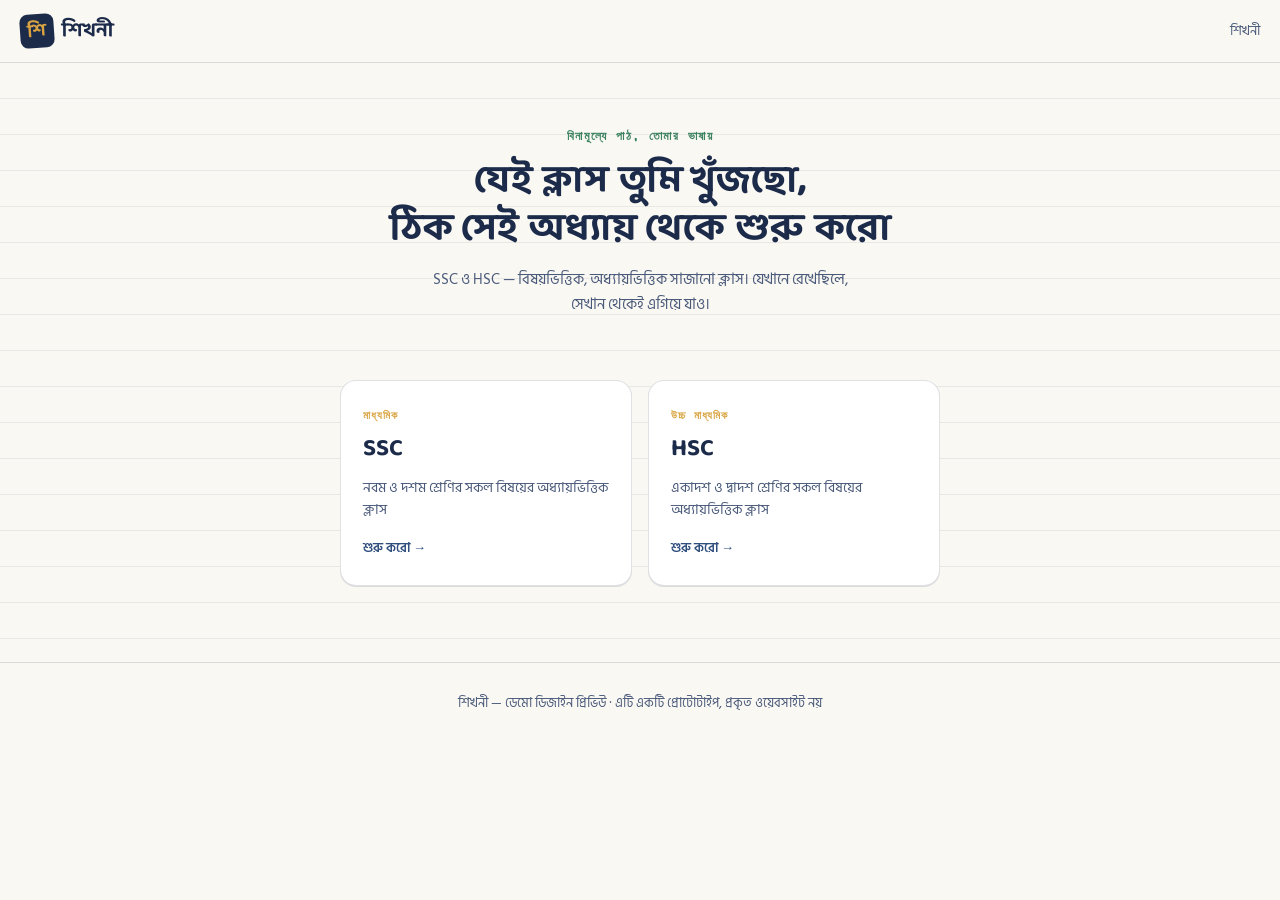
==== index.html @ d1b093e2 "Rename shikhoni-demo-2.html to index.html" ====
<!DOCTYPE html>
<html lang="bn">
<head>
<meta charset="UTF-8">
<meta name="viewport" content="width=device-width, initial-scale=1.0">
<title>শিখনী — HSC ও SSC এর জন্য</title>
<link rel="preconnect" href="https://fonts.googleapis.com">
<link href="https://fonts.googleapis.com/css2?family=Baloo+Da+2:wght@500;600;700;800&family=Hind+Siliguri:wght@400;500;600;700&family=Space+Mono:wght@400;700&display=swap" rel="stylesheet">
<style>
  :root{
    --paper:#FAF8F3;
    --card:#FFFFFF;
    --ink:#1C2B4A;
    --ink-soft:#4A5A7A;
    --blue:#2F4E7D;
    --gold:#D9A441;
    --gold-soft:#F3E2BB;
    --green:#3D8361;
    --rule: rgba(28,43,74,0.14);
    --rule-soft: rgba(28,43,74,0.08);
  }
  *{box-sizing:border-box;}
  html,body{margin:0;padding:0;}
  body{
    background:var(--paper);
    color:var(--ink);
    font-family:'Hind Siliguri', sans-serif;
    -webkit-font-smoothing:antialiased;
  }
  h1,h2,h3,.display{
    font-family:'Baloo Da 2', 'Hind Siliguri', sans-serif;
    color:var(--ink);
    margin:0;
  }
  .mono{font-family:'Space Mono', monospace; letter-spacing:0.02em;}
  a{text-decoration:none;color:inherit;}
  button{font-family:inherit; cursor:pointer;}
  .view{display:none;}
  .view.active{display:block;}

  /* ---------- Notebook rule texture ---------- */
  .ruled{
    background-image: repeating-linear-gradient(
      to bottom,
      transparent 0px, transparent 35px,
      var(--rule-soft) 35px, var(--rule-soft) 36px
    );
  }
  .ruled-margin{
    position:relative;
  }
  .ruled-margin::before{
    content:"";
    position:absolute; top:0; bottom:0; left:56px;
    width:1px; background:rgba(217,73,73,0.25);
  }

  /* ---------- Header ---------- */
  header{
    position:sticky; top:0; z-index:50;
    background:var(--paper);
    border-bottom:1px solid var(--rule);
    padding:14px 20px;
    display:flex; align-items:center; justify-content:space-between;
  }
  .logo{display:flex; align-items:center; gap:8px;}
  .logo .mark{
    width:34px; height:34px; border-radius:8px;
    background:var(--ink);
    display:flex; align-items:center; justify-content:center;
    color:var(--gold); font-family:'Baloo Da 2'; font-weight:700; font-size:18px;
    transform:rotate(-4deg);
  }
  .logo .name{font-family:'Baloo Da 2'; font-weight:700; font-size:20px;}
  .crumb{
    font-size:13px; color:var(--ink-soft); display:flex; align-items:center; gap:6px;
  }
  .crumb span.sep{color:var(--rule);}
  .crumb button{
    background:none;border:none;color:var(--ink-soft);font-size:13px;padding:4px 2px;
  }
  .crumb button:hover{color:var(--blue); text-decoration:underline;}

  /* ---------- Hero / Home ---------- */
  .hero{
    padding:64px 20px 40px;
    text-align:center;
    position:relative;
  }
  .hero .eyebrow{
    font-family:'Space Mono', monospace;
    font-size:12px; letter-spacing:0.12em; text-transform:uppercase;
    color:var(--green); font-weight:700; margin-bottom:14px;
  }
  .hero h1{
    font-size:38px; line-height:1.25; font-weight:700; max-width:560px; margin:0 auto;
  }
  .hero p{
    color:var(--ink-soft); margin-top:14px; font-size:15px; max-width:420px; margin-left:auto; margin-right:auto;
  }

  .class-picker{
    display:flex; gap:16px; padding:8px 20px 56px; max-width:640px; margin:0 auto;
    flex-wrap:wrap; justify-content:center;
  }
  .class-card{
    flex:1; min-width:220px;
    background:var(--card);
    border:1px solid var(--rule);
    border-radius:16px;
    padding:26px 22px;
    text-align:left;
    transition:transform .15s ease, box-shadow .15s ease;
    box-shadow:0 1px 0 var(--rule);
  }
  .class-card:hover{transform:translateY(-3px); box-shadow:0 10px 24px rgba(28,43,74,0.10);}
  .class-card .tag{
    font-family:'Space Mono'; font-size:11px; color:var(--gold); font-weight:700; letter-spacing:.08em;
  }
  .class-card h3{font-size:24px; margin-top:6px;}
  .class-card .desc{color:var(--ink-soft); font-size:13.5px; margin-top:8px;}
  .class-card .go{
    margin-top:16px; font-size:13px; font-weight:600; color:var(--blue);
    display:flex; align-items:center; gap:5px;
  }

  /* ---------- Section header (used in subject/chapter views) ---------- */
  .page-head{
    padding:36px 20px 18px; max-width:880px; margin:0 auto;
  }
  .page-head .eyebrow{
    font-family:'Space Mono'; font-size:12px; color:var(--blue); font-weight:700; letter-spacing:.08em; text-transform:uppercase;
  }
  .page-head h2{font-size:28px; margin-top:6px;}

  /* ---------- Subject grid ---------- */
  .subject-grid{
    display:grid; grid-template-columns:repeat(auto-fill,minmax(150px,1fr));
    gap:14px; max-width:880px; margin:20px auto; padding:0 20px;
  }
  .subject-card{
    background:var(--card); border:1px solid var(--rule); border-radius:14px;
    padding:20px 16px; text-align:center;
  }
  .subject-card .icon{font-size:28px;}
  .subject-card h3{font-size:16px; margin-top:10px;}
  .subject-card .count{
    font-family:'Space Mono'; font-size:11px; color:var(--ink-soft); margin-top:4px;
  }
  .subject-card:hover{border-color:var(--gold); cursor:pointer;}

  /* ---------- Chapter index (dotted leader like a textbook TOC) ---------- */
  .toc{max-width:720px; margin:10px auto 60px; padding:0 20px;}
  .toc-item{
    display:flex; align-items:baseline; gap:8px;
    padding:16px 4px; border-bottom:1px solid var(--rule);
    cursor:pointer;
  }
  .toc-item:hover .toc-title{color:var(--blue);}
  .toc-num{
    font-family:'Space Mono'; font-size:13px; color:var(--gold); font-weight:700; min-width:26px;
  }
  .toc-title{font-size:16.5px; font-weight:600; white-space:nowrap;}
  .toc-dots{flex:1; border-bottom:2px dotted var(--rule); transform:translateY(-5px); min-width:20px;}
  .toc-meta{
    font-family:'Space Mono'; font-size:12px; color:var(--ink-soft); white-space:nowrap;
  }
  .progress-dots{display:flex; gap:3px; margin-left:8px;}
  .progress-dots i{
    width:6px; height:6px; border-radius:50%; background:var(--rule); display:inline-block;
  }
  .progress-dots i.done{background:var(--green);}

  /* ---------- Class (video) list ---------- */
  .class-list{max-width:720px; margin:10px auto 60px; padding:0 20px; display:flex; flex-direction:column; gap:10px;}
  .class-row{
    display:flex; align-items:center; gap:14px;
    background:var(--card); border:1px solid var(--rule); border-radius:12px;
    padding:12px 14px; cursor:pointer;
  }
  .class-row:hover{border-color:var(--gold);}
  .class-row .thumb{
    width:88px; height:52px; border-radius:8px; background:var(--ink);
    display:flex; align-items:center; justify-content:center; color:var(--gold); font-size:18px;
    flex-shrink:0; position:relative; overflow:hidden;
  }
  .class-row .thumb img{width:100%;height:100%;object-fit:cover;position:absolute;inset:0;opacity:0.85;}
  .class-row .thumb .play{position:relative; z-index:1;}
  .class-row .meta{flex:1; min-width:0;}
  .class-row .meta .n{font-size:14.5px; font-weight:600;}
  .class-row .meta .d{font-family:'Space Mono'; font-size:11.5px; color:var(--ink-soft); margin-top:3px;}
  .class-row .status{font-size:16px;}

  /* ---------- Player view ---------- */
  .player-wrap{
    max-width:920px; margin:0 auto; padding:20px 20px 60px;
  }
  .player-skin{
    background:var(--ink); border-radius:16px; overflow:hidden;
    box-shadow:0 20px 50px rgba(28,43,74,0.25);
  }
  .player-topbar{
    display:flex; align-items:center; justify-content:space-between;
    padding:12px 16px; color:#fff;
  }
  .player-topbar .title{font-size:14px; font-weight:600;}
  .player-topbar .badge{
    font-family:'Space Mono'; font-size:10px; background:var(--gold); color:var(--ink);
    padding:3px 8px; border-radius:20px; font-weight:700;
  }
  .frame-box{position:relative; width:100%; aspect-ratio:16/9; background:#000;}
  .frame-box iframe{position:absolute; inset:0; width:100%; height:100%; border:0;}
  .ff-note{
    background:#141d33; color:rgba(255,255,255,0.6); font-size:12px; text-align:center;
    padding:8px; border-top:1px solid rgba(255,255,255,0.08);
  }
  .ff-note a{color:var(--gold); font-weight:600;}
  .player-progress{height:4px; background:rgba(255,255,255,0.15);}
  .player-progress i{display:block; height:100%; width:38%; background:var(--gold);}
  .player-bottombar{
    display:flex; align-items:center; justify-content:space-between;
    padding:12px 16px; color:#fff; font-size:13px;
  }
  .player-bottombar .left{display:flex; align-items:center; gap:10px; color:rgba(255,255,255,0.7);}

  .up-next{
    margin-top:18px; padding:16px; background:var(--card); border:1px solid var(--rule); border-radius:14px;
    display:flex; align-items:center; gap:14px;
  }
  .up-next .label{font-family:'Space Mono'; font-size:10.5px; color:var(--green); font-weight:700; letter-spacing:.06em;}
  .up-next .title{font-size:15px; font-weight:600; margin-top:4px;}
  .up-next button{
    margin-left:auto; background:var(--ink); color:var(--gold-soft); border:none;
    padding:10px 18px; border-radius:10px; font-size:13.5px; font-weight:600; white-space:nowrap;
  }
  .up-next button:hover{background:var(--blue);}

  .chapter-siblings{margin-top:26px;}
  .chapter-siblings h4{font-size:13px; color:var(--ink-soft); font-weight:600; margin-bottom:10px;}

  footer{
    text-align:center; padding:30px 20px 40px; color:var(--ink-soft); font-size:12.5px;
    border-top:1px solid var(--rule); margin-top:20px;
  }

  @media (max-width:520px){
    .hero h1{font-size:29px;}
    .toc-title{font-size:15px;}
  }
</style>
</head>
<body>

<header>
  <div class="logo">
    <div class="mark">শি</div>
    <div class="name">শিখনী</div>
  </div>
  <div class="crumb" id="crumb"></div>
</header>

<!-- ============ HOME ============ -->
<section class="view active ruled" id="view-home">
  <div class="hero">
    <div class="eyebrow">বিনামূল্যে পাঠ, তোমার ভাষায়</div>
    <h1>যেই ক্লাস তুমি খুঁজছো,<br>ঠিক সেই অধ্যায় থেকে শুরু করো</h1>
    <p>SSC ও HSC — বিষয়ভিত্তিক, অধ্যায়ভিত্তিক সাজানো ক্লাস। যেখানে রেখেছিলে, সেখান থেকেই এগিয়ে যাও।</p>
  </div>
  <div class="class-picker">
    <div class="class-card" onclick="goSubjects('SSC')">
      <div class="tag">মাধ্যমিক</div>
      <h3>SSC</h3>
      <div class="desc">নবম ও দশম শ্রেণির সকল বিষয়ের অধ্যায়ভিত্তিক ক্লাস</div>
      <div class="go">শুরু করো →</div>
    </div>
    <div class="class-card" onclick="goSubjects('HSC')">
      <div class="tag">উচ্চ মাধ্যমিক</div>
      <h3>HSC</h3>
      <div class="desc">একাদশ ও দ্বাদশ শ্রেণির সকল বিষয়ের অধ্যায়ভিত্তিক ক্লাস</div>
      <div class="go">শুরু করো →</div>
    </div>
  </div>
</section>

<!-- ============ SUBJECTS ============ -->
<section class="view" id="view-subjects">
  <div class="page-head">
    <div class="eyebrow" id="subj-eyebrow">SSC</div>
    <h2>কোন বিষয়ে পড়বে আজ?</h2>
  </div>
  <div class="subject-grid" id="subject-grid"></div>
</section>

<!-- ============ CHAPTERS (TOC) ============ -->
<section class="view" id="view-chapters">
  <div class="page-head">
    <div class="eyebrow" id="chap-eyebrow">SSC · পদার্থবিজ্ঞান</div>
    <h2>অধ্যায় নির্বাচন করো</h2>
  </div>
  <div class="toc" id="chapter-toc"></div>
</section>

<!-- ============ CLASS LIST ============ -->
<section class="view" id="view-classes">
  <div class="page-head">
    <div class="eyebrow" id="class-eyebrow">SSC · পদার্থবিজ্ঞান</div>
    <h2 id="class-heading">অধ্যায় ১</h2>
  </div>
  <div class="class-list" id="class-list"></div>
</section>

<!-- ============ PLAYER ============ -->
<section class="view" id="view-player">
  <div class="player-wrap">
    <div class="player-skin">
      <div class="player-topbar">
        <div class="title" id="p-title">ভৌত জগত ও পরিমাপ — ১</div>
        <div class="badge">CLASS 03</div>
      </div>
      <div class="frame-box" id="frame-box">
        <iframe id="p-frame" src="" title="class video" frameborder="0" allow="accelerometer; autoplay; clipboard-write; encrypted-media; gyroscope; picture-in-picture" allowfullscreen></iframe>
      </div>
      <div class="ff-note" id="ff-note">
        যদি ভিডিওটি চালু না হয় → <a id="ff-link" href="#" target="_blank" rel="noopener">YouTube-এ দেখুন ↗</a>
      </div>
      <div class="player-progress"><i></i></div>
      <div class="player-bottombar">
        <div class="left">
          <span id="p-duration">১৮:৪২</span>
          <span>·</span>
          <span id="p-chapter-name">অধ্যায় ১</span>
        </div>
        <div>শিখনী</div>
      </div>
    </div>

    <div class="up-next" id="up-next">
      <div>
        <div class="label">পরবর্তী ক্লাস</div>
        <div class="title" id="next-title">স্কেলার ও ভেক্টর রাশি</div>
      </div>
      <button onclick="playNext()">চালাও →</button>
    </div>

    <div class="chapter-siblings">
      <h4>এই অধ্যায়ের সব ক্লাস</h4>
      <div class="class-list" id="sibling-list" style="margin:0; padding:0;"></div>
    </div>
  </div>
</section>

<footer>শিখনী — ডেমো ডিজাইন প্রিভিউ · এটি একটি প্রোটোটাইপ, প্রকৃত ওয়েবসাইট নয়</footer>

<script>
// ---------------- DATA ----------------
const DATA = {
  SSC: {
    subjects: [
      { icon:'⚛️', name:'পদার্থবিজ্ঞান', chapters:[
          {name:'ভৌত রাশি ও পরিমাপ', classes:[
            {n:'ভৌত রাশি কী? (পূর্ণ অধ্যায় ক্লাস)',dur:'১৪:০২',yt:'J4SChBg-c4M'},
            {n:'একক ও পরিমাপ (পূর্ণ অধ্যায় ক্লাস)',dur:'১৭:২০',yt:'-X1u7Z5ZjDA'},
            {n:'বোর্ড প্রশ্ন সমাধান ও সাজেশন',dur:'১২:৪৫',done:true,yt:'gRJl6Pd3AKU'},
            {n:'ভেক্টর রাশি — ভূমিকা',dur:'১৮:৪২',done:true},{n:'অনুশীলনী সমাধান',dur:'২২:১০'}
          ]},
          {name:'বল', classes:[{n:'বলের ধারণা',dur:'১৫:০০'},{n:'নিউটনের সূত্র',dur:'২০:১৫'},{n:'ঘর্ষণ বল',dur:'১৩:৩০'}]},
          {name:'কাজ, ক্ষমতা ও শক্তি', classes:[{n:'কাজের সংজ্ঞা',dur:'১১:৫০'},{n:'শক্তির নিত্যতা',dur:'১৯:০৫'}]},
      ]},
      { icon:'🧪', name:'রসায়ন', chapters:[
          {name:'পদার্থের অবস্থা', classes:[{n:'কঠিন, তরল, বায়বীয়',dur:'১৬:১০'},{n:'অবস্থা পরিবর্তন',dur:'১২:২৫'}]},
          {name:'পরমাণুর গঠন', classes:[{n:'পরমাণু মডেল',dur:'২১:৪০'},{n:'ইলেকট্রন বিন্যাস',dur:'১৮:০০'}]},
      ]},
      { icon:'📐', name:'গণিত', chapters:[
          {name:'বীজগণিতীয় রাশি', classes:[{n:'ভেরিয়েবল ও ধ্রুবক',dur:'১০:৩০',yt:'M7lc1UVf-VE'},{n:'বহুপদী রাশি',dur:'১৪:১৫'}]},
          {name:'জ্যামিতি — ত্রিভুজ', classes:[{n:'ত্রিভুজের প্রকারভেদ',dur:'১৩:০৫'},{n:'পিথাগোরাসের উপপাদ্য',dur:'১৭:৫৫'}]},
      ]},
      { icon:'🧬', name:'জীববিজ্ঞান', chapters:[
          {name:'জীবনের বৈশিষ্ট্য', classes:[{n:'জীব কাকে বলে',dur:'১২:০০'},{n:'কোষের গঠন',dur:'১৯:৩০'}]},
      ]},
    ]
  },
  HSC: {
    subjects: [
      { icon:'⚛️', name:'পদার্থবিজ্ঞান ১ম পত্র', chapters:[
          {name:'ভৌত জগত ও পরিমাপ', classes:[
            {n:'পদার্থবিজ্ঞানের পরিধি',dur:'১৬:২০',done:true},{n:'একক পদ্ধতি',dur:'১৪:১০',done:true},{n:'মাত্রা বিশ্লেষণ',dur:'২০:০৫'},{n:'ত্রুটি বিশ্লেষণ',dur:'১১:৪৫'}
          ]},
          {name:'ভেক্টর', classes:[{n:'স্কেলার ও ভেক্টর রাশি',dur:'১৮:৪২',yt:'Ew_bLGlTqwY'},{n:'ভেক্টর যোগ (এমবেড-সক্ষম ডেমো)',dur:'০৩:৩৩',yt:'M7lc1UVf-VE'},{n:'ডট ও ক্রস গুণন',dur:'১৯:৫৫'}]},
          {name:'নিউটনিয়ান বলবিদ্যা', classes:[{n:'গতির সূত্র',dur:'২১:০০'},{n:'ভরবেগ সংরক্ষণ',dur:'১৭:৩০'}]},
      ]},
      { icon:'🧪', name:'রসায়ন ১ম পত্র', chapters:[
          {name:'ল্যাবরেটরির নিরাপদ ব্যবহার', classes:[{n:'ল্যাব নিয়মাবলী',dur:'০৯:৪০'}]},
          {name:'গুণগত রসায়ন', classes:[{n:'মৌলের শ্রেণিবিন্যাস',dur:'২২:১৫'},{n:'পর্যায় সারণি',dur:'১৮:৫০'}]},
      ]},
      { icon:'📐', name:'উচ্চতর গণিত ১ম পত্র', chapters:[
          {name:'ম্যাট্রিক্স ও নির্ণায়ক', classes:[{n:'ম্যাট্রিক্সের ভূমিকা',dur:'১৫:২০',yt:'RsGAMPrPfA8'},{n:'নির্ণায়কের ধর্ম',dur:'১৯:১০'}]},
          {name:'সরলরেখা', classes:[{n:'সরলরেখার ঢাল',dur:'১৬:৪৫'},{n:'সরলরেখার সমীকরণ',dur:'২০:৩০'}]},
          {name:'বৃত্ত', classes:[{n:'বৃত্তের সমীকরণ — ভূমিকা',dur:'১৬:০৯',yt:'RsGAMPrPfA8'},{n:'স্পর্শক ও ব্যাসার্ধ',dur:'১৮:২০'}]},
      ]},
      { icon:'🧬', name:'জীববিজ্ঞান ১ম পত্র', chapters:[
          {name:'কোষ ও এর গঠন', classes:[{n:'কোষ তত্ত্ব',dur:'১৩:৫৫'},{n:'কোষ অঙ্গাণু',dur:'২০:৩০'}]},
      ]},
    ]
  }
};

// A safe generic public YouTube video (embedding allowed) used to demonstrate playback.
const DEMO_YT_ID = 'M7lc1UVf-VE';

let state = { cls:null, subjIdx:null, chapIdx:null, videoIdx:null };

// Load the YouTube IFrame API so we can detect when a video refuses to embed.
function setCrumb(parts){
  const el = document.getElementById('crumb');
  el.innerHTML = parts.map((p,i)=>{
    const isLast = i===parts.length-1;
    return (i>0?'<span class="sep">›</span>':'') + (isLast? `<span>${p.label}</span>` : `<button onclick="${p.action}">${p.label}</button>`);
  }).join('');
}

function showView(id){
  document.querySelectorAll('.view').forEach(v=>v.classList.remove('active'));
  document.getElementById(id).classList.add('active');
  window.scrollTo({top:0, behavior:'smooth'});
}

function goHome(){
  state = {cls:null,subjIdx:null,chapIdx:null,videoIdx:null};
  setCrumb([{label:'শিখনী', action:'goHome()'}]);
  showView('view-home');
}

function goSubjects(cls){
  state.cls = cls; state.subjIdx=null; state.chapIdx=null;
  document.getElementById('subj-eyebrow').textContent = cls === 'SSC' ? 'মাধ্যমিক · SSC' : 'উচ্চ মাধ্যমিক · HSC';
  const grid = document.getElementById('subject-grid');
  grid.innerHTML = DATA[cls].subjects.map((s,i)=>{
    const chCount = s.chapters.length;
    return `<div class="subject-card" onclick="goChapters(${i})">
      <div class="icon">${s.icon}</div>
      <h3>${s.name}</h3>
      <div class="count">${chCount} অধ্যায়</div>
    </div>`;
  }).join('');
  setCrumb([{label:'শিখনী', action:'goHome()'}, {label:cls, action:`goSubjects('${cls}')`}]);
  showView('view-subjects');
}

function goChapters(subjIdx){
  state.subjIdx = subjIdx;
  const subj = DATA[state.cls].subjects[subjIdx];
  document.getElementById('chap-eyebrow').textContent = `${state.cls} · ${subj.name}`;
  const toc = document.getElementById('chapter-toc');
  toc.innerHTML = subj.chapters.map((c,i)=>{
    const doneCount = c.classes.filter(x=>x.done).length;
    const dots = c.classes.map(x=>`<i class="${x.done?'done':''}"></i>`).join('');
    return `<div class="toc-item" onclick="goClasses(${i})">
      <span class="toc-num mono">${String(i+1).padStart(2,'0')}</span>
      <span class="toc-title">${c.name}</span>
      <span class="toc-dots"></span>
      <span class="toc-meta">${c.classes.length} ক্লাস</span>
      <span class="progress-dots">${dots}</span>
    </div>`;
  }).join('');
  setCrumb([{label:'শিখনী', action:'goHome()'}, {label:state.cls, action:`goSubjects('${state.cls}')`}, {label:subj.name, action:`goChapters(${subjIdx})`}]);
  showView('view-chapters');
}

function goClasses(chapIdx){
  state.chapIdx = chapIdx;
  const subj = DATA[state.cls].subjects[state.subjIdx];
  const chap = subj.chapters[chapIdx];
  document.getElementById('class-eyebrow').textContent = `${state.cls} · ${subj.name}`;
  document.getElementById('class-heading').textContent = chap.name;
  renderClassList('class-list', chap.classes, true);
  setCrumb([{label:'শিখনী', action:'goHome()'}, {label:state.cls, action:`goSubjects('${state.cls}')`}, {label:subj.name, action:`goChapters(${state.subjIdx})`}, {label:chap.name, action:`goClasses(${chapIdx})`}]);
  showView('view-classes');
}

function renderClassList(elId, classes, clickable){
  const el = document.getElementById(elId);
  el.innerHTML = classes.map((c,i)=>`
    <div class="class-row" ${clickable?`onclick="playVideo(${i})"`:''}>
      <div class="thumb"><span class="play">▶</span></div>
      <div class="meta">
        <div class="n">ক্লাস ${i+1} · ${c.n}</div>
        <div class="d mono">${c.dur}</div>
      </div>
      <div class="status">${c.done ? '✅' : ''}</div>
    </div>`).join('');
}

function playVideo(videoIdx){
  state.videoIdx = videoIdx;
  const subj = DATA[state.cls].subjects[state.subjIdx];
  const chap = subj.chapters[state.chapIdx];
  const video = chap.classes[videoIdx];

  document.getElementById('p-title').textContent = `ক্লাস ${videoIdx+1} · ${video.n}`;
  document.getElementById('p-duration').textContent = video.dur;
  document.getElementById('p-chapter-name').textContent = chap.name;
  const ytId = video.yt || DEMO_YT_ID;
  loadYoutube(ytId);

  const hasNext = videoIdx+1 < chap.classes.length;
  document.getElementById('up-next').style.display = hasNext ? 'flex' : 'none';
  if(hasNext){
    document.getElementById('next-title').textContent = `ক্লাস ${videoIdx+2} · ${chap.classes[videoIdx+1].n}`;
  }
  renderClassList('sibling-list', chap.classes, false);
  document.querySelectorAll('#sibling-list .class-row').forEach((row,i)=>{
    row.style.cursor='pointer';
    row.onclick=()=>playVideo(i);
    if(i===videoIdx) row.style.borderColor='var(--gold)';
  });

  setCrumb([{label:'শিখনী', action:'goHome()'}, {label:state.cls, action:`goSubjects('${state.cls}')`}, {label:subj.name, action:`goChapters(${state.subjIdx})`}, {label:chap.name, action:`goClasses(${state.chapIdx})`}, {label:`ক্লাস ${videoIdx+1}`, action:''}]);
  showView('view-player');
}

function playNext(){
  playVideo(state.videoIdx+1);
}

function loadYoutube(videoId){
  document.getElementById('p-frame').src = `https://www.youtube.com/embed/${videoId}?rel=0&modestbranding=1`;
  document.getElementById('ff-link').href = `https://www.youtube.com/watch?v=${videoId}`;
}

goHome();
</script>
</body>
</html>
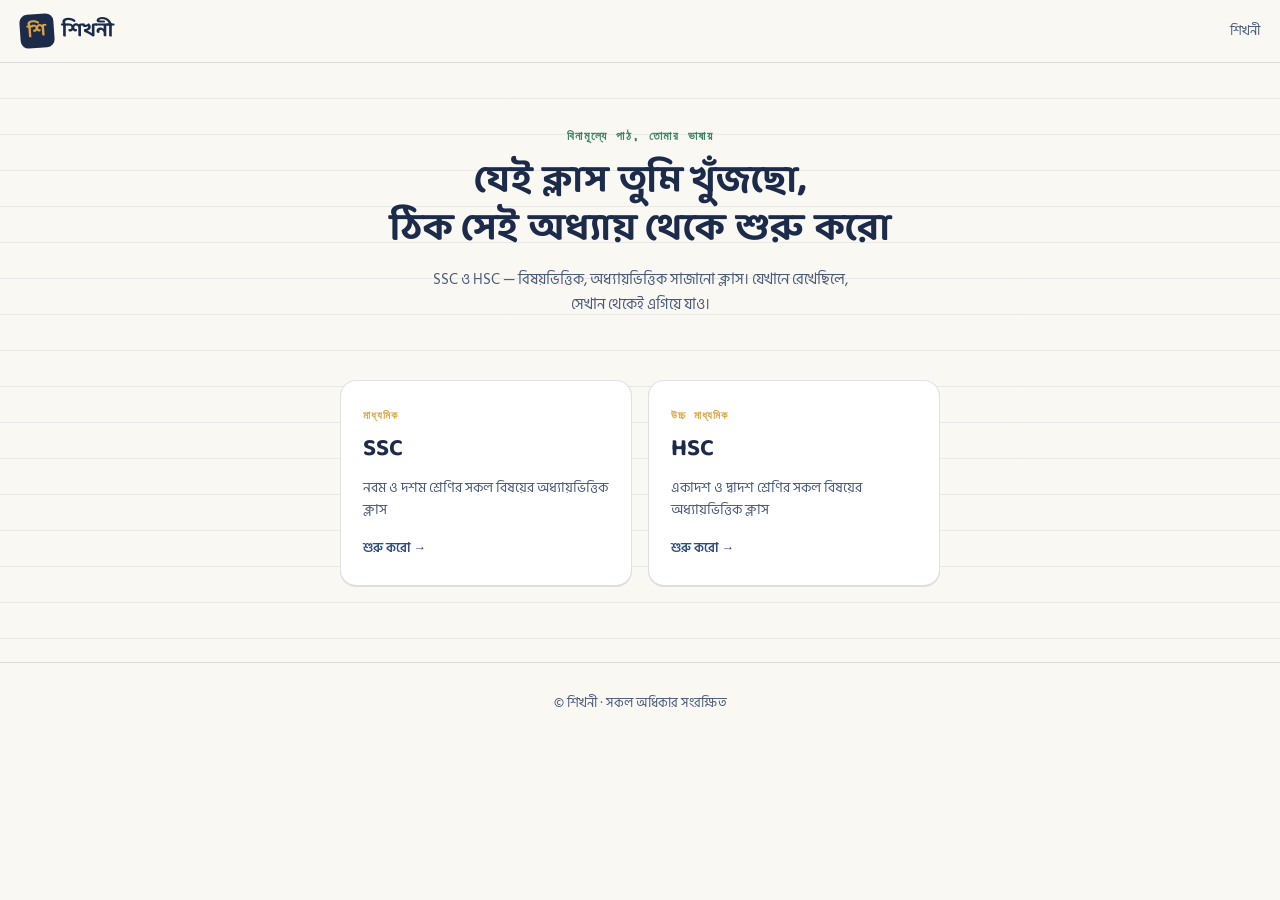
==== commit cd95cf28: "Rename shikhoni-final.html to index.html" ====
--- a/index.html
+++ b/index.html
@@ -4,6 +4,10 @@
 <meta charset="UTF-8">
 <meta name="viewport" content="width=device-width, initial-scale=1.0">
 <title>শিখনী — HSC ও SSC এর জন্য</title>
+<link rel="manifest" href="manifest.json">
+<meta name="theme-color" content="#1C2B4A">
+<link rel="icon" href="icon-192.png">
+<link rel="apple-touch-icon" href="icon-192.png">
 <link rel="preconnect" href="https://fonts.googleapis.com">
 <link href="https://fonts.googleapis.com/css2?family=Baloo+Da+2:wght@500;600;700;800&family=Hind+Siliguri:wght@400;500;600;700&family=Space+Mono:wght@400;700&display=swap" rel="stylesheet">
 <style>
@@ -186,10 +190,14 @@
   }
   .class-row .thumb img{width:100%;height:100%;object-fit:cover;position:absolute;inset:0;opacity:0.85;}
   .class-row .thumb .play{position:relative; z-index:1;}
+  .class-row .thumb .thumb-fill{
+    position:absolute; left:0; bottom:0; height:3px; background:var(--gold); z-index:1;
+  }
   .class-row .meta{flex:1; min-width:0;}
   .class-row .meta .n{font-size:14.5px; font-weight:600;}
   .class-row .meta .d{font-family:'Space Mono'; font-size:11.5px; color:var(--ink-soft); margin-top:3px;}
   .class-row .status{font-size:16px;}
+  .class-row .status .pct{font-size:11px; color:var(--ink-soft); font-weight:600;}
 
   /* ---------- Player view ---------- */
   .player-wrap{
@@ -200,28 +208,37 @@
     box-shadow:0 20px 50px rgba(28,43,74,0.25);
   }
   .player-topbar{
-    display:flex; align-items:center; justify-content:space-between;
-    padding:12px 16px; color:#fff;
-  }
-  .player-topbar .title{font-size:14px; font-weight:600;}
-  .player-topbar .badge{
-    font-family:'Space Mono'; font-size:10px; background:var(--gold); color:var(--ink);
-    padding:3px 8px; border-radius:20px; font-weight:700;
-  }
-  .frame-box{position:relative; width:100%; aspect-ratio:16/9; background:#000;}
-  .frame-box iframe{position:absolute; inset:0; width:100%; height:100%; border:0;}
-  .ff-note{
-    background:#141d33; color:rgba(255,255,255,0.6); font-size:12px; text-align:center;
-    padding:8px; border-top:1px solid rgba(255,255,255,0.08);
-  }
-  .ff-note a{color:var(--gold); font-weight:600;}
-  .player-progress{height:4px; background:rgba(255,255,255,0.15);}
-  .player-progress i{display:block; height:100%; width:38%; background:var(--gold);}
-  .player-bottombar{
-    display:flex; align-items:center; justify-content:space-between;
-    padding:12px 16px; color:#fff; font-size:13px;
-  }
-  .player-bottombar .left{display:flex; align-items:center; gap:10px; color:rgba(255,255,255,0.7);}
+    display:flex; align-items:center; justify-content:space-between; gap:10px;
+    padding:9px 14px; color:#fff;
+  }
+  .player-topbar .titles{min-width:0;}
+  .player-topbar .title{font-size:13.5px; font-weight:600; white-space:nowrap; overflow:hidden; text-overflow:ellipsis;}
+  .player-topbar .subtitle{font-size:11px; color:rgba(255,255,255,0.55); margin-top:1px; font-family:'Space Mono';}
+  .player-topbar .ext-link{
+    width:26px; height:26px; border-radius:8px; flex-shrink:0;
+    display:flex; align-items:center; justify-content:center;
+    color:rgba(255,255,255,0.55); font-size:13px; background:rgba(255,255,255,0.08);
+  }
+  .player-topbar .ext-link:hover{color:var(--gold); background:rgba(255,255,255,0.14);}
+  .frame-box{position:relative; width:100%; aspect-ratio:16/9; background:#000; overflow:hidden;}
+  .frame-box iframe{position:absolute; inset:0; width:100% !important; height:100% !important; border:0;}
+  #p-frame{position:absolute; inset:0; width:100%; height:100%;}
+  .frame-error{
+    position:absolute; inset:0; display:none; flex-direction:column; align-items:center; justify-content:center;
+    background:linear-gradient(180deg,#24304d,#141d33); color:#fff; text-align:center; padding:24px; z-index:2;
+  }
+  .frame-error.show{display:flex;}
+  .frame-error .fe-icon{
+    width:44px; height:44px; border-radius:50%; background:var(--gold); color:var(--ink);
+    display:flex; align-items:center; justify-content:center; font-weight:700; font-size:18px; margin-bottom:12px;
+  }
+  .frame-error .fe-text{font-size:14.5px; font-weight:600;}
+  .frame-error .fe-btn{
+    margin-top:16px; background:var(--gold); color:var(--ink); font-weight:700; font-size:13px;
+    padding:9px 18px; border-radius:10px;
+  }
+  .player-progress{height:3px; background:rgba(255,255,255,0.15);}
+  .player-progress i{display:block; height:100%; width:0%; background:var(--gold); transition:width .3s linear;}
 
   .up-next{
     margin-top:18px; padding:16px; background:var(--card); border:1px solid var(--rule); border-radius:14px;
@@ -266,20 +283,7 @@
     <h1>যেই ক্লাস তুমি খুঁজছো,<br>ঠিক সেই অধ্যায় থেকে শুরু করো</h1>
     <p>SSC ও HSC — বিষয়ভিত্তিক, অধ্যায়ভিত্তিক সাজানো ক্লাস। যেখানে রেখেছিলে, সেখান থেকেই এগিয়ে যাও।</p>
   </div>
-  <div class="class-picker">
-    <div class="class-card" onclick="goSubjects('SSC')">
-      <div class="tag">মাধ্যমিক</div>
-      <h3>SSC</h3>
-      <div class="desc">নবম ও দশম শ্রেণির সকল বিষয়ের অধ্যায়ভিত্তিক ক্লাস</div>
-      <div class="go">শুরু করো →</div>
-    </div>
-    <div class="class-card" onclick="goSubjects('HSC')">
-      <div class="tag">উচ্চ মাধ্যমিক</div>
-      <h3>HSC</h3>
-      <div class="desc">একাদশ ও দ্বাদশ শ্রেণির সকল বিষয়ের অধ্যায়ভিত্তিক ক্লাস</div>
-      <div class="go">শুরু করো →</div>
-    </div>
-  </div>
+  <div class="class-picker" id="class-picker"></div>
 </section>
 
 <!-- ============ SUBJECTS ============ -->
@@ -314,24 +318,21 @@
   <div class="player-wrap">
     <div class="player-skin">
       <div class="player-topbar">
-        <div class="title" id="p-title">ভৌত জগত ও পরিমাপ — ১</div>
-        <div class="badge">CLASS 03</div>
+        <div class="titles">
+          <div class="title" id="p-title">ভৌত জগত ও পরিমাপ — ১</div>
+          <div class="subtitle"><span id="p-duration">১৮:৪২</span> · <span id="p-chapter-name">অধ্যায় ১</span></div>
+        </div>
+        <a id="ff-link" class="ext-link" href="#" target="_blank" rel="noopener" title="YouTube-এ খুলুন">⧉</a>
       </div>
       <div class="frame-box" id="frame-box">
-        <iframe id="p-frame" src="" title="class video" frameborder="0" allow="accelerometer; autoplay; clipboard-write; encrypted-media; gyroscope; picture-in-picture" allowfullscreen></iframe>
+        <div id="p-frame"></div>
+        <div class="frame-error" id="frame-error">
+          <div class="fe-icon">!</div>
+          <div class="fe-text">এই ক্লাসটি এখানে দেখানো যাচ্ছে না</div>
+          <a class="fe-btn" href="#" id="ff-link-2" target="_blank" rel="noopener">YouTube-এ দেখুন ↗</a>
+        </div>
       </div>
-      <div class="ff-note" id="ff-note">
-        যদি ভিডিওটি চালু না হয় → <a id="ff-link" href="#" target="_blank" rel="noopener">YouTube-এ দেখুন ↗</a>
-      </div>
-      <div class="player-progress"><i></i></div>
-      <div class="player-bottombar">
-        <div class="left">
-          <span id="p-duration">১৮:৪২</span>
-          <span>·</span>
-          <span id="p-chapter-name">অধ্যায় ১</span>
-        </div>
-        <div>শিখনী</div>
-      </div>
+      <div class="player-progress"><i id="p-progress-fill"></i></div>
     </div>
 
     <div class="up-next" id="up-next">
@@ -349,19 +350,44 @@
   </div>
 </section>
 
-<footer>শিখনী — ডেমো ডিজাইন প্রিভিউ · এটি একটি প্রোটোটাইপ, প্রকৃত ওয়েবসাইট নয়</footer>
+<footer>© শিখনী · সকল অধিকার সংরক্ষিত</footer>
 
 <script>
+/* ============================================================
+   এখানেই সব শ্রেণি / সাবজেক্ট / অধ্যায় / ক্লাস যোগ করবেন।
+   গঠন ৪ স্তরে (level 1 → 4):
+
+   ১) DATA — সবচেয়ে বাইরের লেভেল, প্রতিটা "শ্রেণি" (SSC, HSC, Six, Seven...):
+     KEY: { tag:'...', title:'...', desc:'...', subjects:[ ... ] }
+     নতুন শ্রেণি (যেমন Class Six) যোগ করতে DATA-তে নতুন KEY বসালেই
+     হোমপেজে অটোমেটিক নতুন কার্ড দেখাবে।
+
+   ২) subjects — প্রতিটা আইটেম একটা বিষয়:
+     { icon:'🧪', name:'বিষয়ের নাম', chapters: [ ... ] }
+
+   ৩) chapters — প্রতিটা আইটেম একটা অধ্যায়:
+     { name:'অধ্যায়ের নাম', classes: [ ... ] }
+
+   ৪) classes — প্রতিটা আইটেম একটা ক্লাস (ভিডিও):
+     { n:'ক্লাসের শিরোনাম', dur:'১৮:৪২', yt:'YOUTUBE_VIDEO_ID' }
+
+   yt: এখানে শুধু ভিডিও আইডি বসবে, পুরো লিংক না।
+   যেমন লিংক https://youtu.be/Ew_bLGlTqwY হলে yt:'Ew_bLGlTqwY'
+   yt না দিলে (yt বাদ দিলে) একটা ডেমো ভিডিও দেখাবে — মনে করিয়ে দেবে এই ক্লাসে এখনো ভিডিও বসানো হয়নি।
+   ============================================================ */
 // ---------------- DATA ----------------
 const DATA = {
   SSC: {
+    tag:'মাধ্যমিক',
+    title:'SSC',
+    desc:'নবম ও দশম শ্রেণির সকল বিষয়ের অধ্যায়ভিত্তিক ক্লাস',
     subjects: [
       { icon:'⚛️', name:'পদার্থবিজ্ঞান', chapters:[
           {name:'ভৌত রাশি ও পরিমাপ', classes:[
             {n:'ভৌত রাশি কী? (পূর্ণ অধ্যায় ক্লাস)',dur:'১৪:০২',yt:'J4SChBg-c4M'},
             {n:'একক ও পরিমাপ (পূর্ণ অধ্যায় ক্লাস)',dur:'১৭:২০',yt:'-X1u7Z5ZjDA'},
-            {n:'বোর্ড প্রশ্ন সমাধান ও সাজেশন',dur:'১২:৪৫',done:true,yt:'gRJl6Pd3AKU'},
-            {n:'ভেক্টর রাশি — ভূমিকা',dur:'১৮:৪২',done:true},{n:'অনুশীলনী সমাধান',dur:'২২:১০'}
+            {n:'বোর্ড প্রশ্ন সমাধান ও সাজেশন',dur:'১২:৪৫',yt:'gRJl6Pd3AKU'},
+            {n:'ভেক্টর রাশি — ভূমিকা',dur:'১৮:৪২'},{n:'অনুশীলনী সমাধান',dur:'২২:১০'}
           ]},
           {name:'বল', classes:[{n:'বলের ধারণা',dur:'১৫:০০'},{n:'নিউটনের সূত্র',dur:'২০:১৫'},{n:'ঘর্ষণ বল',dur:'১৩:৩০'}]},
           {name:'কাজ, ক্ষমতা ও শক্তি', classes:[{n:'কাজের সংজ্ঞা',dur:'১১:৫০'},{n:'শক্তির নিত্যতা',dur:'১৯:০৫'}]},
@@ -380,12 +406,15 @@
     ]
   },
   HSC: {
+    tag:'উচ্চ মাধ্যমিক',
+    title:'HSC',
+    desc:'একাদশ ও দ্বাদশ শ্রেণির সকল বিষয়ের অধ্যায়ভিত্তিক ক্লাস',
     subjects: [
       { icon:'⚛️', name:'পদার্থবিজ্ঞান ১ম পত্র', chapters:[
           {name:'ভৌত জগত ও পরিমাপ', classes:[
-            {n:'পদার্থবিজ্ঞানের পরিধি',dur:'১৬:২০',done:true},{n:'একক পদ্ধতি',dur:'১৪:১০',done:true},{n:'মাত্রা বিশ্লেষণ',dur:'২০:০৫'},{n:'ত্রুটি বিশ্লেষণ',dur:'১১:৪৫'}
+            {n:'পদার্থবিজ্ঞানের পরিধি',dur:'১৬:২০'},{n:'একক পদ্ধতি',dur:'১৪:১০'},{n:'মাত্রা বিশ্লেষণ',dur:'২০:০৫'},{n:'ত্রুটি বিশ্লেষণ',dur:'১১:৪৫'}
           ]},
-          {name:'ভেক্টর', classes:[{n:'স্কেলার ও ভেক্টর রাশি',dur:'১৮:৪২',yt:'Ew_bLGlTqwY'},{n:'ভেক্টর যোগ (এমবেড-সক্ষম ডেমো)',dur:'০৩:৩৩',yt:'M7lc1UVf-VE'},{n:'ডট ও ক্রস গুণন',dur:'১৯:৫৫'}]},
+          {name:'ভেক্টর', classes:[{n:'স্কেলার ও ভেক্টর রাশি',dur:'১৮:৪২',yt:'Ew_bLGlTqwY'},{n:'ভেক্টর যোগ',dur:'২৩:১০',yt:'M7lc1UVf-VE'},{n:'ডট ও ক্রস গুণন',dur:'১৯:৫৫'}]},
           {name:'নিউটনিয়ান বলবিদ্যা', classes:[{n:'গতির সূত্র',dur:'২১:০০'},{n:'ভরবেগ সংরক্ষণ',dur:'১৭:৩০'}]},
       ]},
       { icon:'🧪', name:'রসায়ন ১ম পত্র', chapters:[
@@ -408,6 +437,28 @@
 const DEMO_YT_ID = 'M7lc1UVf-VE';
 
 let state = { cls:null, subjIdx:null, chapIdx:null, videoIdx:null };
+
+// ---------------- REAL PROGRESS TRACKING (saved on this device, no login needed) ----------------
+function progressKey(cls, subjIdx, chapIdx, videoIdx){
+  return `shikhoni:${cls}:${subjIdx}:${chapIdx}:${videoIdx}`;
+}
+function getProgress(cls, subjIdx, chapIdx, videoIdx){
+  try{
+    const v = localStorage.getItem(progressKey(cls, subjIdx, chapIdx, videoIdx));
+    return v ? parseFloat(v) : 0;
+  }catch(e){ return 0; }
+}
+function setProgress(cls, subjIdx, chapIdx, videoIdx, fraction){
+  try{
+    const current = getProgress(cls, subjIdx, chapIdx, videoIdx);
+    if(fraction > current){
+      localStorage.setItem(progressKey(cls, subjIdx, chapIdx, videoIdx), String(Math.min(fraction,1)));
+    }
+  }catch(e){}
+}
+function isDone(cls, subjIdx, chapIdx, videoIdx){
+  return getProgress(cls, subjIdx, chapIdx, videoIdx) >= 0.9;
+}
 
 // Load the YouTube IFrame API so we can detect when a video refuses to embed.
 function setCrumb(parts){
@@ -426,13 +477,23 @@
 
 function goHome(){
   state = {cls:null,subjIdx:null,chapIdx:null,videoIdx:null};
+  const picker = document.getElementById('class-picker');
+  picker.innerHTML = Object.keys(DATA).map(key => {
+    const g = DATA[key];
+    return `<div class="class-card" onclick="goSubjects('${key}')">
+      <div class="tag">${g.tag}</div>
+      <h3>${g.title}</h3>
+      <div class="desc">${g.desc}</div>
+      <div class="go">শুরু করো →</div>
+    </div>`;
+  }).join('');
   setCrumb([{label:'শিখনী', action:'goHome()'}]);
   showView('view-home');
 }
 
 function goSubjects(cls){
   state.cls = cls; state.subjIdx=null; state.chapIdx=null;
-  document.getElementById('subj-eyebrow').textContent = cls === 'SSC' ? 'মাধ্যমিক · SSC' : 'উচ্চ মাধ্যমিক · HSC';
+  document.getElementById('subj-eyebrow').textContent = `${DATA[cls].tag} · ${DATA[cls].title}`;
   const grid = document.getElementById('subject-grid');
   grid.innerHTML = DATA[cls].subjects.map((s,i)=>{
     const chCount = s.chapters.length;
@@ -442,7 +503,7 @@
       <div class="count">${chCount} অধ্যায়</div>
     </div>`;
   }).join('');
-  setCrumb([{label:'শিখনী', action:'goHome()'}, {label:cls, action:`goSubjects('${cls}')`}]);
+  setCrumb([{label:'শিখনী', action:'goHome()'}, {label:DATA[cls].title, action:`goSubjects('${cls}')`}]);
   showView('view-subjects');
 }
 
@@ -452,8 +513,7 @@
   document.getElementById('chap-eyebrow').textContent = `${state.cls} · ${subj.name}`;
   const toc = document.getElementById('chapter-toc');
   toc.innerHTML = subj.chapters.map((c,i)=>{
-    const doneCount = c.classes.filter(x=>x.done).length;
-    const dots = c.classes.map(x=>`<i class="${x.done?'done':''}"></i>`).join('');
+    const dots = c.classes.map((x,j)=>`<i class="${isDone(state.cls, subjIdx, i, j)?'done':''}"></i>`).join('');
     return `<div class="toc-item" onclick="goClasses(${i})">
       <span class="toc-num mono">${String(i+1).padStart(2,'0')}</span>
       <span class="toc-title">${c.name}</span>
@@ -462,7 +522,7 @@
       <span class="progress-dots">${dots}</span>
     </div>`;
   }).join('');
-  setCrumb([{label:'শিখনী', action:'goHome()'}, {label:state.cls, action:`goSubjects('${state.cls}')`}, {label:subj.name, action:`goChapters(${subjIdx})`}]);
+  setCrumb([{label:'শিখনী', action:'goHome()'}, {label:DATA[state.cls].title, action:`goSubjects('${state.cls}')`}, {label:subj.name, action:`goChapters(${subjIdx})`}]);
   showView('view-chapters');
 }
 
@@ -473,21 +533,29 @@
   document.getElementById('class-eyebrow').textContent = `${state.cls} · ${subj.name}`;
   document.getElementById('class-heading').textContent = chap.name;
   renderClassList('class-list', chap.classes, true);
-  setCrumb([{label:'শিখনী', action:'goHome()'}, {label:state.cls, action:`goSubjects('${state.cls}')`}, {label:subj.name, action:`goChapters(${state.subjIdx})`}, {label:chap.name, action:`goClasses(${chapIdx})`}]);
+  setCrumb([{label:'শিখনী', action:'goHome()'}, {label:DATA[state.cls].title, action:`goSubjects('${state.cls}')`}, {label:subj.name, action:`goChapters(${state.subjIdx})`}, {label:chap.name, action:`goClasses(${chapIdx})`}]);
   showView('view-classes');
 }
 
 function renderClassList(elId, classes, clickable){
   const el = document.getElementById(elId);
-  el.innerHTML = classes.map((c,i)=>`
+  el.innerHTML = classes.map((c,i)=>{
+    const prog = getProgress(state.cls, state.subjIdx, state.chapIdx, i);
+    const done = prog >= 0.9;
+    const pct = Math.round(prog*100);
+    return `
     <div class="class-row" ${clickable?`onclick="playVideo(${i})"`:''}>
-      <div class="thumb"><span class="play">▶</span></div>
+      <div class="thumb">
+        <span class="play">▶</span>
+        ${pct>0 ? `<div class="thumb-fill" style="width:${pct}%"></div>` : ''}
+      </div>
       <div class="meta">
         <div class="n">ক্লাস ${i+1} · ${c.n}</div>
         <div class="d mono">${c.dur}</div>
       </div>
-      <div class="status">${c.done ? '✅' : ''}</div>
-    </div>`).join('');
+      <div class="status">${done ? '✅' : (pct>0 ? `<span class="pct mono">${pct}%</span>` : '')}</div>
+    </div>`;
+  }).join('');
 }
 
 function playVideo(videoIdx){
@@ -514,7 +582,7 @@
     if(i===videoIdx) row.style.borderColor='var(--gold)';
   });
 
-  setCrumb([{label:'শিখনী', action:'goHome()'}, {label:state.cls, action:`goSubjects('${state.cls}')`}, {label:subj.name, action:`goChapters(${state.subjIdx})`}, {label:chap.name, action:`goClasses(${state.chapIdx})`}, {label:`ক্লাস ${videoIdx+1}`, action:''}]);
+  setCrumb([{label:'শিখনী', action:'goHome()'}, {label:DATA[state.cls].title, action:`goSubjects('${state.cls}')`}, {label:subj.name, action:`goChapters(${state.subjIdx})`}, {label:chap.name, action:`goClasses(${state.chapIdx})`}, {label:`ক্লাস ${videoIdx+1}`, action:''}]);
   showView('view-player');
 }
 
@@ -522,12 +590,76 @@
   playVideo(state.videoIdx+1);
 }
 
+let ytPlayer = null;
+let ytApiReady = false;
+let progressTimer = null;
+
+const ytScript = document.createElement('script');
+ytScript.src = 'https://www.youtube.com/iframe_api';
+document.head.appendChild(ytScript);
+window.onYouTubeIframeAPIReady = function(){ ytApiReady = true; };
+
 function loadYoutube(videoId){
-  document.getElementById('p-frame').src = `https://www.youtube.com/embed/${videoId}?rel=0&modestbranding=1`;
   document.getElementById('ff-link').href = `https://www.youtube.com/watch?v=${videoId}`;
+  document.getElementById('ff-link-2').href = `https://www.youtube.com/watch?v=${videoId}`;
+  document.getElementById('frame-error').classList.remove('show');
+  document.getElementById('p-progress-fill').style.width = '0%';
+  clearInterval(progressTimer);
+
+  const create = () => {
+    if(ytPlayer){
+      ytPlayer.loadVideoById(videoId);
+    } else {
+      ytPlayer = new YT.Player('p-frame', {
+        width: '100%',
+        height: '100%',
+        videoId: videoId,
+        playerVars: { rel:0, modestbranding:1 },
+        events: {
+          'onReady': () => {},
+          'onStateChange': onPlayerStateChange,
+          'onError': (e) => {
+            // 101/150 = owner disabled embedding, 100 = video removed/private
+            document.getElementById('frame-error').classList.add('show');
+            clearInterval(progressTimer);
+          }
+        }
+      });
+    }
+  };
+
+  if(ytApiReady){ create(); } else {
+    window.onYouTubeIframeAPIReady = function(){ ytApiReady = true; create(); };
+  }
+}
+
+function onPlayerStateChange(e){
+  clearInterval(progressTimer);
+  if(e.data === YT.PlayerState.PLAYING){
+    progressTimer = setInterval(() => {
+      if(!ytPlayer || !ytPlayer.getDuration) return;
+      const dur = ytPlayer.getDuration();
+      const cur = ytPlayer.getCurrentTime();
+      if(dur > 0){
+        const frac = cur/dur;
+        document.getElementById('p-progress-fill').style.width = `${frac*100}%`;
+        setProgress(state.cls, state.subjIdx, state.chapIdx, state.videoIdx, frac);
+      }
+    }, 1000);
+  }
+  if(e.data === YT.PlayerState.ENDED){
+    setProgress(state.cls, state.subjIdx, state.chapIdx, state.videoIdx, 1);
+    document.getElementById('p-progress-fill').style.width = '100%';
+  }
 }
 
 goHome();
+
+if('serviceWorker' in navigator){
+  window.addEventListener('load', () => {
+    navigator.serviceWorker.register('sw.js').catch(()=>{});
+  });
+}
 </script>
 </body>
 </html>
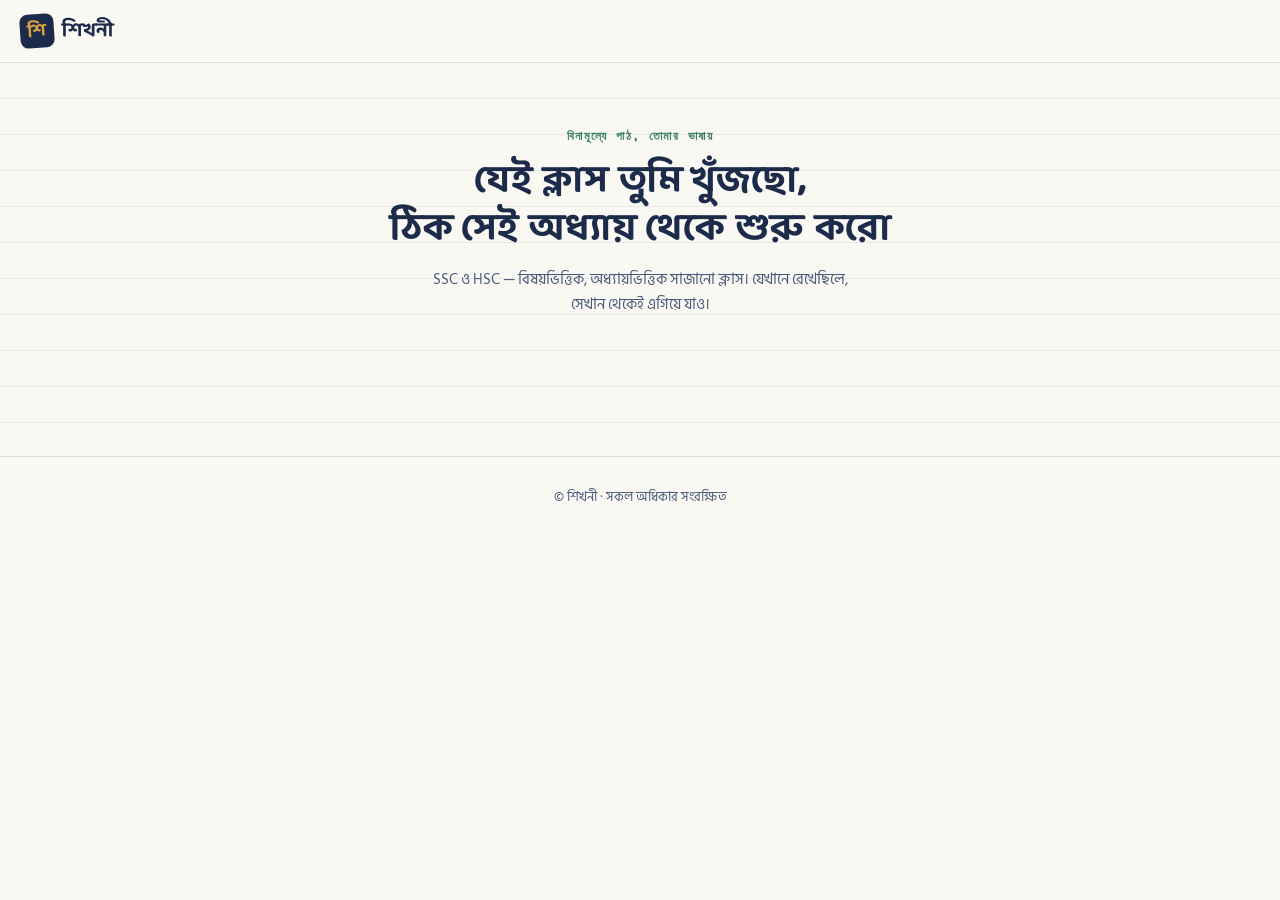
==== commit 1bc56812: "Rename index-1.html to index.html" ====
--- a/index.html
+++ b/index.html
@@ -10,261 +10,7 @@
 <link rel="apple-touch-icon" href="icon-192.png">
 <link rel="preconnect" href="https://fonts.googleapis.com">
 <link href="https://fonts.googleapis.com/css2?family=Baloo+Da+2:wght@500;600;700;800&family=Hind+Siliguri:wght@400;500;600;700&family=Space+Mono:wght@400;700&display=swap" rel="stylesheet">
-<style>
-  :root{
-    --paper:#FAF8F3;
-    --card:#FFFFFF;
-    --ink:#1C2B4A;
-    --ink-soft:#4A5A7A;
-    --blue:#2F4E7D;
-    --gold:#D9A441;
-    --gold-soft:#F3E2BB;
-    --green:#3D8361;
-    --rule: rgba(28,43,74,0.14);
-    --rule-soft: rgba(28,43,74,0.08);
-  }
-  *{box-sizing:border-box;}
-  html,body{margin:0;padding:0;}
-  body{
-    background:var(--paper);
-    color:var(--ink);
-    font-family:'Hind Siliguri', sans-serif;
-    -webkit-font-smoothing:antialiased;
-  }
-  h1,h2,h3,.display{
-    font-family:'Baloo Da 2', 'Hind Siliguri', sans-serif;
-    color:var(--ink);
-    margin:0;
-  }
-  .mono{font-family:'Space Mono', monospace; letter-spacing:0.02em;}
-  a{text-decoration:none;color:inherit;}
-  button{font-family:inherit; cursor:pointer;}
-  .view{display:none;}
-  .view.active{display:block;}
-
-  /* ---------- Notebook rule texture ---------- */
-  .ruled{
-    background-image: repeating-linear-gradient(
-      to bottom,
-      transparent 0px, transparent 35px,
-      var(--rule-soft) 35px, var(--rule-soft) 36px
-    );
-  }
-  .ruled-margin{
-    position:relative;
-  }
-  .ruled-margin::before{
-    content:"";
-    position:absolute; top:0; bottom:0; left:56px;
-    width:1px; background:rgba(217,73,73,0.25);
-  }
-
-  /* ---------- Header ---------- */
-  header{
-    position:sticky; top:0; z-index:50;
-    background:var(--paper);
-    border-bottom:1px solid var(--rule);
-    padding:14px 20px;
-    display:flex; align-items:center; justify-content:space-between;
-  }
-  .logo{display:flex; align-items:center; gap:8px;}
-  .logo .mark{
-    width:34px; height:34px; border-radius:8px;
-    background:var(--ink);
-    display:flex; align-items:center; justify-content:center;
-    color:var(--gold); font-family:'Baloo Da 2'; font-weight:700; font-size:18px;
-    transform:rotate(-4deg);
-  }
-  .logo .name{font-family:'Baloo Da 2'; font-weight:700; font-size:20px;}
-  .crumb{
-    font-size:13px; color:var(--ink-soft); display:flex; align-items:center; gap:6px;
-  }
-  .crumb span.sep{color:var(--rule);}
-  .crumb button{
-    background:none;border:none;color:var(--ink-soft);font-size:13px;padding:4px 2px;
-  }
-  .crumb button:hover{color:var(--blue); text-decoration:underline;}
-
-  /* ---------- Hero / Home ---------- */
-  .hero{
-    padding:64px 20px 40px;
-    text-align:center;
-    position:relative;
-  }
-  .hero .eyebrow{
-    font-family:'Space Mono', monospace;
-    font-size:12px; letter-spacing:0.12em; text-transform:uppercase;
-    color:var(--green); font-weight:700; margin-bottom:14px;
-  }
-  .hero h1{
-    font-size:38px; line-height:1.25; font-weight:700; max-width:560px; margin:0 auto;
-  }
-  .hero p{
-    color:var(--ink-soft); margin-top:14px; font-size:15px; max-width:420px; margin-left:auto; margin-right:auto;
-  }
-
-  .class-picker{
-    display:flex; gap:16px; padding:8px 20px 56px; max-width:640px; margin:0 auto;
-    flex-wrap:wrap; justify-content:center;
-  }
-  .class-card{
-    flex:1; min-width:220px;
-    background:var(--card);
-    border:1px solid var(--rule);
-    border-radius:16px;
-    padding:26px 22px;
-    text-align:left;
-    transition:transform .15s ease, box-shadow .15s ease;
-    box-shadow:0 1px 0 var(--rule);
-  }
-  .class-card:hover{transform:translateY(-3px); box-shadow:0 10px 24px rgba(28,43,74,0.10);}
-  .class-card .tag{
-    font-family:'Space Mono'; font-size:11px; color:var(--gold); font-weight:700; letter-spacing:.08em;
-  }
-  .class-card h3{font-size:24px; margin-top:6px;}
-  .class-card .desc{color:var(--ink-soft); font-size:13.5px; margin-top:8px;}
-  .class-card .go{
-    margin-top:16px; font-size:13px; font-weight:600; color:var(--blue);
-    display:flex; align-items:center; gap:5px;
-  }
-
-  /* ---------- Section header (used in subject/chapter views) ---------- */
-  .page-head{
-    padding:36px 20px 18px; max-width:880px; margin:0 auto;
-  }
-  .page-head .eyebrow{
-    font-family:'Space Mono'; font-size:12px; color:var(--blue); font-weight:700; letter-spacing:.08em; text-transform:uppercase;
-  }
-  .page-head h2{font-size:28px; margin-top:6px;}
-
-  /* ---------- Subject grid ---------- */
-  .subject-grid{
-    display:grid; grid-template-columns:repeat(auto-fill,minmax(150px,1fr));
-    gap:14px; max-width:880px; margin:20px auto; padding:0 20px;
-  }
-  .subject-card{
-    background:var(--card); border:1px solid var(--rule); border-radius:14px;
-    padding:20px 16px; text-align:center;
-  }
-  .subject-card .icon{font-size:28px;}
-  .subject-card h3{font-size:16px; margin-top:10px;}
-  .subject-card .count{
-    font-family:'Space Mono'; font-size:11px; color:var(--ink-soft); margin-top:4px;
-  }
-  .subject-card:hover{border-color:var(--gold); cursor:pointer;}
-
-  /* ---------- Chapter index (dotted leader like a textbook TOC) ---------- */
-  .toc{max-width:720px; margin:10px auto 60px; padding:0 20px;}
-  .toc-item{
-    display:flex; align-items:baseline; gap:8px;
-    padding:16px 4px; border-bottom:1px solid var(--rule);
-    cursor:pointer;
-  }
-  .toc-item:hover .toc-title{color:var(--blue);}
-  .toc-num{
-    font-family:'Space Mono'; font-size:13px; color:var(--gold); font-weight:700; min-width:26px;
-  }
-  .toc-title{font-size:16.5px; font-weight:600; white-space:nowrap;}
-  .toc-dots{flex:1; border-bottom:2px dotted var(--rule); transform:translateY(-5px); min-width:20px;}
-  .toc-meta{
-    font-family:'Space Mono'; font-size:12px; color:var(--ink-soft); white-space:nowrap;
-  }
-  .progress-dots{display:flex; gap:3px; margin-left:8px;}
-  .progress-dots i{
-    width:6px; height:6px; border-radius:50%; background:var(--rule); display:inline-block;
-  }
-  .progress-dots i.done{background:var(--green);}
-
-  /* ---------- Class (video) list ---------- */
-  .class-list{max-width:720px; margin:10px auto 60px; padding:0 20px; display:flex; flex-direction:column; gap:10px;}
-  .class-row{
-    display:flex; align-items:center; gap:14px;
-    background:var(--card); border:1px solid var(--rule); border-radius:12px;
-    padding:12px 14px; cursor:pointer;
-  }
-  .class-row:hover{border-color:var(--gold);}
-  .class-row .thumb{
-    width:88px; height:52px; border-radius:8px; background:var(--ink);
-    display:flex; align-items:center; justify-content:center; color:var(--gold); font-size:18px;
-    flex-shrink:0; position:relative; overflow:hidden;
-  }
-  .class-row .thumb img{width:100%;height:100%;object-fit:cover;position:absolute;inset:0;opacity:0.85;}
-  .class-row .thumb .play{position:relative; z-index:1;}
-  .class-row .thumb .thumb-fill{
-    position:absolute; left:0; bottom:0; height:3px; background:var(--gold); z-index:1;
-  }
-  .class-row .meta{flex:1; min-width:0;}
-  .class-row .meta .n{font-size:14.5px; font-weight:600;}
-  .class-row .meta .d{font-family:'Space Mono'; font-size:11.5px; color:var(--ink-soft); margin-top:3px;}
-  .class-row .status{font-size:16px;}
-  .class-row .status .pct{font-size:11px; color:var(--ink-soft); font-weight:600;}
-
-  /* ---------- Player view ---------- */
-  .player-wrap{
-    max-width:920px; margin:0 auto; padding:20px 20px 60px;
-  }
-  .player-skin{
-    background:var(--ink); border-radius:16px; overflow:hidden;
-    box-shadow:0 20px 50px rgba(28,43,74,0.25);
-  }
-  .player-topbar{
-    display:flex; align-items:center; justify-content:space-between; gap:10px;
-    padding:9px 14px; color:#fff;
-  }
-  .player-topbar .titles{min-width:0;}
-  .player-topbar .title{font-size:13.5px; font-weight:600; white-space:nowrap; overflow:hidden; text-overflow:ellipsis;}
-  .player-topbar .subtitle{font-size:11px; color:rgba(255,255,255,0.55); margin-top:1px; font-family:'Space Mono';}
-  .player-topbar .ext-link{
-    width:26px; height:26px; border-radius:8px; flex-shrink:0;
-    display:flex; align-items:center; justify-content:center;
-    color:rgba(255,255,255,0.55); font-size:13px; background:rgba(255,255,255,0.08);
-  }
-  .player-topbar .ext-link:hover{color:var(--gold); background:rgba(255,255,255,0.14);}
-  .frame-box{position:relative; width:100%; aspect-ratio:16/9; background:#000; overflow:hidden;}
-  .frame-box iframe{position:absolute; inset:0; width:100% !important; height:100% !important; border:0;}
-  #p-frame{position:absolute; inset:0; width:100%; height:100%;}
-  .frame-error{
-    position:absolute; inset:0; display:none; flex-direction:column; align-items:center; justify-content:center;
-    background:linear-gradient(180deg,#24304d,#141d33); color:#fff; text-align:center; padding:24px; z-index:2;
-  }
-  .frame-error.show{display:flex;}
-  .frame-error .fe-icon{
-    width:44px; height:44px; border-radius:50%; background:var(--gold); color:var(--ink);
-    display:flex; align-items:center; justify-content:center; font-weight:700; font-size:18px; margin-bottom:12px;
-  }
-  .frame-error .fe-text{font-size:14.5px; font-weight:600;}
-  .frame-error .fe-btn{
-    margin-top:16px; background:var(--gold); color:var(--ink); font-weight:700; font-size:13px;
-    padding:9px 18px; border-radius:10px;
-  }
-  .player-progress{height:3px; background:rgba(255,255,255,0.15);}
-  .player-progress i{display:block; height:100%; width:0%; background:var(--gold); transition:width .3s linear;}
-
-  .up-next{
-    margin-top:18px; padding:16px; background:var(--card); border:1px solid var(--rule); border-radius:14px;
-    display:flex; align-items:center; gap:14px;
-  }
-  .up-next .label{font-family:'Space Mono'; font-size:10.5px; color:var(--green); font-weight:700; letter-spacing:.06em;}
-  .up-next .title{font-size:15px; font-weight:600; margin-top:4px;}
-  .up-next button{
-    margin-left:auto; background:var(--ink); color:var(--gold-soft); border:none;
-    padding:10px 18px; border-radius:10px; font-size:13.5px; font-weight:600; white-space:nowrap;
-  }
-  .up-next button:hover{background:var(--blue);}
-
-  .chapter-siblings{margin-top:26px;}
-  .chapter-siblings h4{font-size:13px; color:var(--ink-soft); font-weight:600; margin-bottom:10px;}
-
-  footer{
-    text-align:center; padding:30px 20px 40px; color:var(--ink-soft); font-size:12.5px;
-    border-top:1px solid var(--rule); margin-top:20px;
-  }
-
-  @media (max-width:520px){
-    .hero h1{font-size:29px;}
-    .toc-title{font-size:15px;}
-  }
-</style>
+<link rel="stylesheet" href="style.css">
 </head>
 <body>
 
@@ -322,7 +68,7 @@
           <div class="title" id="p-title">ভৌত জগত ও পরিমাপ — ১</div>
           <div class="subtitle"><span id="p-duration">১৮:৪২</span> · <span id="p-chapter-name">অধ্যায় ১</span></div>
         </div>
-        <a id="ff-link" class="ext-link" href="#" target="_blank" rel="noopener" title="YouTube-এ খুলুন">⧉</a>
+        <button class="fs-btn" id="fs-btn" onclick="toggleFullscreen()" title="ফুলস্ক্রিন">⛶</button>
       </div>
       <div class="frame-box" id="frame-box">
         <div id="p-frame"></div>
@@ -333,6 +79,15 @@
         </div>
       </div>
       <div class="player-progress"><i id="p-progress-fill"></i></div>
+    </div>
+
+    <div class="note-card" id="note-card" style="display:none">
+      <div class="nc-icon">📄</div>
+      <div class="nc-text">
+        <div class="nc-title">ক্লাস নোট</div>
+        <div class="nc-sub">এই ক্লাসের লিখিত নোট দেখুন / ডাউনলোড করুন</div>
+      </div>
+      <a id="note-link" href="#" target="_blank" rel="noopener">দেখুন ↗</a>
     </div>
 
     <div class="up-next" id="up-next">
@@ -352,314 +107,7 @@
 
 <footer>© শিখনী · সকল অধিকার সংরক্ষিত</footer>
 
-<script>
-/* ============================================================
-   এখানেই সব শ্রেণি / সাবজেক্ট / অধ্যায় / ক্লাস যোগ করবেন।
-   গঠন ৪ স্তরে (level 1 → 4):
-
-   ১) DATA — সবচেয়ে বাইরের লেভেল, প্রতিটা "শ্রেণি" (SSC, HSC, Six, Seven...):
-     KEY: { tag:'...', title:'...', desc:'...', subjects:[ ... ] }
-     নতুন শ্রেণি (যেমন Class Six) যোগ করতে DATA-তে নতুন KEY বসালেই
-     হোমপেজে অটোমেটিক নতুন কার্ড দেখাবে।
-
-   ২) subjects — প্রতিটা আইটেম একটা বিষয়:
-     { icon:'🧪', name:'বিষয়ের নাম', chapters: [ ... ] }
-
-   ৩) chapters — প্রতিটা আইটেম একটা অধ্যায়:
-     { name:'অধ্যায়ের নাম', classes: [ ... ] }
-
-   ৪) classes — প্রতিটা আইটেম একটা ক্লাস (ভিডিও):
-     { n:'ক্লাসের শিরোনাম', dur:'১৮:৪২', yt:'YOUTUBE_VIDEO_ID' }
-
-   yt: এখানে শুধু ভিডিও আইডি বসবে, পুরো লিংক না।
-   যেমন লিংক https://youtu.be/Ew_bLGlTqwY হলে yt:'Ew_bLGlTqwY'
-   yt না দিলে (yt বাদ দিলে) একটা ডেমো ভিডিও দেখাবে — মনে করিয়ে দেবে এই ক্লাসে এখনো ভিডিও বসানো হয়নি।
-   ============================================================ */
-// ---------------- DATA ----------------
-const DATA = {
-  SSC: {
-    tag:'মাধ্যমিক',
-    title:'SSC',
-    desc:'নবম ও দশম শ্রেণির সকল বিষয়ের অধ্যায়ভিত্তিক ক্লাস',
-    subjects: [
-      { icon:'⚛️', name:'পদার্থবিজ্ঞান', chapters:[
-          {name:'ভৌত রাশি ও পরিমাপ', classes:[
-            {n:'ভৌত রাশি কী? (পূর্ণ অধ্যায় ক্লাস)',dur:'১৪:০২',yt:'J4SChBg-c4M'},
-            {n:'একক ও পরিমাপ (পূর্ণ অধ্যায় ক্লাস)',dur:'১৭:২০',yt:'-X1u7Z5ZjDA'},
-            {n:'বোর্ড প্রশ্ন সমাধান ও সাজেশন',dur:'১২:৪৫',yt:'gRJl6Pd3AKU'},
-            {n:'ভেক্টর রাশি — ভূমিকা',dur:'১৮:৪২'},{n:'অনুশীলনী সমাধান',dur:'২২:১০'}
-          ]},
-          {name:'বল', classes:[{n:'বলের ধারণা',dur:'১৫:০০'},{n:'নিউটনের সূত্র',dur:'২০:১৫'},{n:'ঘর্ষণ বল',dur:'১৩:৩০'}]},
-          {name:'কাজ, ক্ষমতা ও শক্তি', classes:[{n:'কাজের সংজ্ঞা',dur:'১১:৫০'},{n:'শক্তির নিত্যতা',dur:'১৯:০৫'}]},
-      ]},
-      { icon:'🧪', name:'রসায়ন', chapters:[
-          {name:'পদার্থের অবস্থা', classes:[{n:'কঠিন, তরল, বায়বীয়',dur:'১৬:১০'},{n:'অবস্থা পরিবর্তন',dur:'১২:২৫'}]},
-          {name:'পরমাণুর গঠন', classes:[{n:'পরমাণু মডেল',dur:'২১:৪০'},{n:'ইলেকট্রন বিন্যাস',dur:'১৮:০০'}]},
-      ]},
-      { icon:'📐', name:'গণিত', chapters:[
-          {name:'বীজগণিতীয় রাশি', classes:[{n:'ভেরিয়েবল ও ধ্রুবক',dur:'১০:৩০',yt:'M7lc1UVf-VE'},{n:'বহুপদী রাশি',dur:'১৪:১৫'}]},
-          {name:'জ্যামিতি — ত্রিভুজ', classes:[{n:'ত্রিভুজের প্রকারভেদ',dur:'১৩:০৫'},{n:'পিথাগোরাসের উপপাদ্য',dur:'১৭:৫৫'}]},
-      ]},
-      { icon:'🧬', name:'জীববিজ্ঞান', chapters:[
-          {name:'জীবনের বৈশিষ্ট্য', classes:[{n:'জীব কাকে বলে',dur:'১২:০০'},{n:'কোষের গঠন',dur:'১৯:৩০'}]},
-      ]},
-    ]
-  },
-  HSC: {
-    tag:'উচ্চ মাধ্যমিক',
-    title:'HSC',
-    desc:'একাদশ ও দ্বাদশ শ্রেণির সকল বিষয়ের অধ্যায়ভিত্তিক ক্লাস',
-    subjects: [
-      { icon:'⚛️', name:'পদার্থবিজ্ঞান ১ম পত্র', chapters:[
-          {name:'ভৌত জগত ও পরিমাপ', classes:[
-            {n:'পদার্থবিজ্ঞানের পরিধি',dur:'১৬:২০'},{n:'একক পদ্ধতি',dur:'১৪:১০'},{n:'মাত্রা বিশ্লেষণ',dur:'২০:০৫'},{n:'ত্রুটি বিশ্লেষণ',dur:'১১:৪৫'}
-          ]},
-          {name:'ভেক্টর', classes:[{n:'স্কেলার ও ভেক্টর রাশি',dur:'১৮:৪২',yt:'Ew_bLGlTqwY'},{n:'ভেক্টর যোগ',dur:'২৩:১০',yt:'M7lc1UVf-VE'},{n:'ডট ও ক্রস গুণন',dur:'১৯:৫৫'}]},
-          {name:'নিউটনিয়ান বলবিদ্যা', classes:[{n:'গতির সূত্র',dur:'২১:০০'},{n:'ভরবেগ সংরক্ষণ',dur:'১৭:৩০'}]},
-      ]},
-      { icon:'🧪', name:'রসায়ন ১ম পত্র', chapters:[
-          {name:'ল্যাবরেটরির নিরাপদ ব্যবহার', classes:[{n:'ল্যাব নিয়মাবলী',dur:'০৯:৪০'}]},
-          {name:'গুণগত রসায়ন', classes:[{n:'মৌলের শ্রেণিবিন্যাস',dur:'২২:১৫'},{n:'পর্যায় সারণি',dur:'১৮:৫০'}]},
-      ]},
-      { icon:'📐', name:'উচ্চতর গণিত ১ম পত্র', chapters:[
-          {name:'ম্যাট্রিক্স ও নির্ণায়ক', classes:[{n:'ম্যাট্রিক্সের ভূমিকা',dur:'১৫:২০',yt:'RsGAMPrPfA8'},{n:'নির্ণায়কের ধর্ম',dur:'১৯:১০'}]},
-          {name:'সরলরেখা', classes:[{n:'সরলরেখার ঢাল',dur:'১৬:৪৫'},{n:'সরলরেখার সমীকরণ',dur:'২০:৩০'}]},
-          {name:'বৃত্ত', classes:[{n:'বৃত্তের সমীকরণ — ভূমিকা',dur:'১৬:০৯',yt:'RsGAMPrPfA8'},{n:'স্পর্শক ও ব্যাসার্ধ',dur:'১৮:২০'}]},
-      ]},
-      { icon:'🧬', name:'জীববিজ্ঞান ১ম পত্র', chapters:[
-          {name:'কোষ ও এর গঠন', classes:[{n:'কোষ তত্ত্ব',dur:'১৩:৫৫'},{n:'কোষ অঙ্গাণু',dur:'২০:৩০'}]},
-      ]},
-    ]
-  }
-};
-
-// A safe generic public YouTube video (embedding allowed) used to demonstrate playback.
-const DEMO_YT_ID = 'M7lc1UVf-VE';
-
-let state = { cls:null, subjIdx:null, chapIdx:null, videoIdx:null };
-
-// ---------------- REAL PROGRESS TRACKING (saved on this device, no login needed) ----------------
-function progressKey(cls, subjIdx, chapIdx, videoIdx){
-  return `shikhoni:${cls}:${subjIdx}:${chapIdx}:${videoIdx}`;
-}
-function getProgress(cls, subjIdx, chapIdx, videoIdx){
-  try{
-    const v = localStorage.getItem(progressKey(cls, subjIdx, chapIdx, videoIdx));
-    return v ? parseFloat(v) : 0;
-  }catch(e){ return 0; }
-}
-function setProgress(cls, subjIdx, chapIdx, videoIdx, fraction){
-  try{
-    const current = getProgress(cls, subjIdx, chapIdx, videoIdx);
-    if(fraction > current){
-      localStorage.setItem(progressKey(cls, subjIdx, chapIdx, videoIdx), String(Math.min(fraction,1)));
-    }
-  }catch(e){}
-}
-function isDone(cls, subjIdx, chapIdx, videoIdx){
-  return getProgress(cls, subjIdx, chapIdx, videoIdx) >= 0.9;
-}
-
-// Load the YouTube IFrame API so we can detect when a video refuses to embed.
-function setCrumb(parts){
-  const el = document.getElementById('crumb');
-  el.innerHTML = parts.map((p,i)=>{
-    const isLast = i===parts.length-1;
-    return (i>0?'<span class="sep">›</span>':'') + (isLast? `<span>${p.label}</span>` : `<button onclick="${p.action}">${p.label}</button>`);
-  }).join('');
-}
-
-function showView(id){
-  document.querySelectorAll('.view').forEach(v=>v.classList.remove('active'));
-  document.getElementById(id).classList.add('active');
-  window.scrollTo({top:0, behavior:'smooth'});
-}
-
-function goHome(){
-  state = {cls:null,subjIdx:null,chapIdx:null,videoIdx:null};
-  const picker = document.getElementById('class-picker');
-  picker.innerHTML = Object.keys(DATA).map(key => {
-    const g = DATA[key];
-    return `<div class="class-card" onclick="goSubjects('${key}')">
-      <div class="tag">${g.tag}</div>
-      <h3>${g.title}</h3>
-      <div class="desc">${g.desc}</div>
-      <div class="go">শুরু করো →</div>
-    </div>`;
-  }).join('');
-  setCrumb([{label:'শিখনী', action:'goHome()'}]);
-  showView('view-home');
-}
-
-function goSubjects(cls){
-  state.cls = cls; state.subjIdx=null; state.chapIdx=null;
-  document.getElementById('subj-eyebrow').textContent = `${DATA[cls].tag} · ${DATA[cls].title}`;
-  const grid = document.getElementById('subject-grid');
-  grid.innerHTML = DATA[cls].subjects.map((s,i)=>{
-    const chCount = s.chapters.length;
-    return `<div class="subject-card" onclick="goChapters(${i})">
-      <div class="icon">${s.icon}</div>
-      <h3>${s.name}</h3>
-      <div class="count">${chCount} অধ্যায়</div>
-    </div>`;
-  }).join('');
-  setCrumb([{label:'শিখনী', action:'goHome()'}, {label:DATA[cls].title, action:`goSubjects('${cls}')`}]);
-  showView('view-subjects');
-}
-
-function goChapters(subjIdx){
-  state.subjIdx = subjIdx;
-  const subj = DATA[state.cls].subjects[subjIdx];
-  document.getElementById('chap-eyebrow').textContent = `${state.cls} · ${subj.name}`;
-  const toc = document.getElementById('chapter-toc');
-  toc.innerHTML = subj.chapters.map((c,i)=>{
-    const dots = c.classes.map((x,j)=>`<i class="${isDone(state.cls, subjIdx, i, j)?'done':''}"></i>`).join('');
-    return `<div class="toc-item" onclick="goClasses(${i})">
-      <span class="toc-num mono">${String(i+1).padStart(2,'0')}</span>
-      <span class="toc-title">${c.name}</span>
-      <span class="toc-dots"></span>
-      <span class="toc-meta">${c.classes.length} ক্লাস</span>
-      <span class="progress-dots">${dots}</span>
-    </div>`;
-  }).join('');
-  setCrumb([{label:'শিখনী', action:'goHome()'}, {label:DATA[state.cls].title, action:`goSubjects('${state.cls}')`}, {label:subj.name, action:`goChapters(${subjIdx})`}]);
-  showView('view-chapters');
-}
-
-function goClasses(chapIdx){
-  state.chapIdx = chapIdx;
-  const subj = DATA[state.cls].subjects[state.subjIdx];
-  const chap = subj.chapters[chapIdx];
-  document.getElementById('class-eyebrow').textContent = `${state.cls} · ${subj.name}`;
-  document.getElementById('class-heading').textContent = chap.name;
-  renderClassList('class-list', chap.classes, true);
-  setCrumb([{label:'শিখনী', action:'goHome()'}, {label:DATA[state.cls].title, action:`goSubjects('${state.cls}')`}, {label:subj.name, action:`goChapters(${state.subjIdx})`}, {label:chap.name, action:`goClasses(${chapIdx})`}]);
-  showView('view-classes');
-}
-
-function renderClassList(elId, classes, clickable){
-  const el = document.getElementById(elId);
-  el.innerHTML = classes.map((c,i)=>{
-    const prog = getProgress(state.cls, state.subjIdx, state.chapIdx, i);
-    const done = prog >= 0.9;
-    const pct = Math.round(prog*100);
-    return `
-    <div class="class-row" ${clickable?`onclick="playVideo(${i})"`:''}>
-      <div class="thumb">
-        <span class="play">▶</span>
-        ${pct>0 ? `<div class="thumb-fill" style="width:${pct}%"></div>` : ''}
-      </div>
-      <div class="meta">
-        <div class="n">ক্লাস ${i+1} · ${c.n}</div>
-        <div class="d mono">${c.dur}</div>
-      </div>
-      <div class="status">${done ? '✅' : (pct>0 ? `<span class="pct mono">${pct}%</span>` : '')}</div>
-    </div>`;
-  }).join('');
-}
-
-function playVideo(videoIdx){
-  state.videoIdx = videoIdx;
-  const subj = DATA[state.cls].subjects[state.subjIdx];
-  const chap = subj.chapters[state.chapIdx];
-  const video = chap.classes[videoIdx];
-
-  document.getElementById('p-title').textContent = `ক্লাস ${videoIdx+1} · ${video.n}`;
-  document.getElementById('p-duration').textContent = video.dur;
-  document.getElementById('p-chapter-name').textContent = chap.name;
-  const ytId = video.yt || DEMO_YT_ID;
-  loadYoutube(ytId);
-
-  const hasNext = videoIdx+1 < chap.classes.length;
-  document.getElementById('up-next').style.display = hasNext ? 'flex' : 'none';
-  if(hasNext){
-    document.getElementById('next-title').textContent = `ক্লাস ${videoIdx+2} · ${chap.classes[videoIdx+1].n}`;
-  }
-  renderClassList('sibling-list', chap.classes, false);
-  document.querySelectorAll('#sibling-list .class-row').forEach((row,i)=>{
-    row.style.cursor='pointer';
-    row.onclick=()=>playVideo(i);
-    if(i===videoIdx) row.style.borderColor='var(--gold)';
-  });
-
-  setCrumb([{label:'শিখনী', action:'goHome()'}, {label:DATA[state.cls].title, action:`goSubjects('${state.cls}')`}, {label:subj.name, action:`goChapters(${state.subjIdx})`}, {label:chap.name, action:`goClasses(${state.chapIdx})`}, {label:`ক্লাস ${videoIdx+1}`, action:''}]);
-  showView('view-player');
-}
-
-function playNext(){
-  playVideo(state.videoIdx+1);
-}
-
-let ytPlayer = null;
-let ytApiReady = false;
-let progressTimer = null;
-
-const ytScript = document.createElement('script');
-ytScript.src = 'https://www.youtube.com/iframe_api';
-document.head.appendChild(ytScript);
-window.onYouTubeIframeAPIReady = function(){ ytApiReady = true; };
-
-function loadYoutube(videoId){
-  document.getElementById('ff-link').href = `https://www.youtube.com/watch?v=${videoId}`;
-  document.getElementById('ff-link-2').href = `https://www.youtube.com/watch?v=${videoId}`;
-  document.getElementById('frame-error').classList.remove('show');
-  document.getElementById('p-progress-fill').style.width = '0%';
-  clearInterval(progressTimer);
-
-  const create = () => {
-    if(ytPlayer){
-      ytPlayer.loadVideoById(videoId);
-    } else {
-      ytPlayer = new YT.Player('p-frame', {
-        width: '100%',
-        height: '100%',
-        videoId: videoId,
-        playerVars: { rel:0, modestbranding:1 },
-        events: {
-          'onReady': () => {},
-          'onStateChange': onPlayerStateChange,
-          'onError': (e) => {
-            // 101/150 = owner disabled embedding, 100 = video removed/private
-            document.getElementById('frame-error').classList.add('show');
-            clearInterval(progressTimer);
-          }
-        }
-      });
-    }
-  };
-
-  if(ytApiReady){ create(); } else {
-    window.onYouTubeIframeAPIReady = function(){ ytApiReady = true; create(); };
-  }
-}
-
-function onPlayerStateChange(e){
-  clearInterval(progressTimer);
-  if(e.data === YT.PlayerState.PLAYING){
-    progressTimer = setInterval(() => {
-      if(!ytPlayer || !ytPlayer.getDuration) return;
-      const dur = ytPlayer.getDuration();
-      const cur = ytPlayer.getCurrentTime();
-      if(dur > 0){
-        const frac = cur/dur;
-        document.getElementById('p-progress-fill').style.width = `${frac*100}%`;
-        setProgress(state.cls, state.subjIdx, state.chapIdx, state.videoIdx, frac);
-      }
-    }, 1000);
-  }
-  if(e.data === YT.PlayerState.ENDED){
-    setProgress(state.cls, state.subjIdx, state.chapIdx, state.videoIdx, 1);
-    document.getElementById('p-progress-fill').style.width = '100%';
-  }
-}
-
-goHome();
-
-if('serviceWorker' in navigator){
-  window.addEventListener('load', () => {
-    navigator.serviceWorker.register('sw.js').catch(()=>{});
-  });
-}
-</script>
+<script src="data.js"></script>
+<script src="app.js"></script>
 </body>
 </html>
--- a/style.css
+++ b/style.css
@@ -0,0 +1,270 @@
+  :root{
+    --paper:#FAF8F3;
+    --card:#FFFFFF;
+    --ink:#1C2B4A;
+    --ink-soft:#4A5A7A;
+    --blue:#2F4E7D;
+    --gold:#D9A441;
+    --gold-soft:#F3E2BB;
+    --green:#3D8361;
+    --rule: rgba(28,43,74,0.14);
+    --rule-soft: rgba(28,43,74,0.08);
+  }
+  *{box-sizing:border-box;}
+  html,body{margin:0;padding:0;}
+  body{
+    background:var(--paper);
+    color:var(--ink);
+    font-family:'Hind Siliguri', sans-serif;
+    -webkit-font-smoothing:antialiased;
+  }
+  h1,h2,h3,.display{
+    font-family:'Baloo Da 2', 'Hind Siliguri', sans-serif;
+    color:var(--ink);
+    margin:0;
+  }
+  .mono{font-family:'Space Mono', monospace; letter-spacing:0.02em;}
+  a{text-decoration:none;color:inherit;}
+  button{font-family:inherit; cursor:pointer;}
+  .view{display:none;}
+  .view.active{display:block;}
+
+  /* ---------- Notebook rule texture ---------- */
+  .ruled{
+    background-image: repeating-linear-gradient(
+      to bottom,
+      transparent 0px, transparent 35px,
+      var(--rule-soft) 35px, var(--rule-soft) 36px
+    );
+  }
+  .ruled-margin{
+    position:relative;
+  }
+  .ruled-margin::before{
+    content:"";
+    position:absolute; top:0; bottom:0; left:56px;
+    width:1px; background:rgba(217,73,73,0.25);
+  }
+
+  /* ---------- Header ---------- */
+  header{
+    position:sticky; top:0; z-index:50;
+    background:var(--paper);
+    border-bottom:1px solid var(--rule);
+    padding:14px 20px;
+    display:flex; align-items:center; justify-content:space-between;
+  }
+  .logo{display:flex; align-items:center; gap:8px;}
+  .logo .mark{
+    width:34px; height:34px; border-radius:8px;
+    background:var(--ink);
+    display:flex; align-items:center; justify-content:center;
+    color:var(--gold); font-family:'Baloo Da 2'; font-weight:700; font-size:18px;
+    transform:rotate(-4deg);
+  }
+  .logo .name{font-family:'Baloo Da 2'; font-weight:700; font-size:20px;}
+  .crumb{
+    font-size:13px; color:var(--ink-soft); display:flex; align-items:center; gap:6px;
+  }
+  .crumb span.sep{color:var(--rule);}
+  .crumb button{
+    background:none;border:none;color:var(--ink-soft);font-size:13px;padding:4px 2px;
+  }
+  .crumb button:hover{color:var(--blue); text-decoration:underline;}
+
+  /* ---------- Hero / Home ---------- */
+  .hero{
+    padding:64px 20px 40px;
+    text-align:center;
+    position:relative;
+  }
+  .hero .eyebrow{
+    font-family:'Space Mono', monospace;
+    font-size:12px; letter-spacing:0.12em; text-transform:uppercase;
+    color:var(--green); font-weight:700; margin-bottom:14px;
+  }
+  .hero h1{
+    font-size:38px; line-height:1.25; font-weight:700; max-width:560px; margin:0 auto;
+  }
+  .hero p{
+    color:var(--ink-soft); margin-top:14px; font-size:15px; max-width:420px; margin-left:auto; margin-right:auto;
+  }
+
+  .class-picker{
+    display:flex; gap:16px; padding:8px 20px 56px; max-width:640px; margin:0 auto;
+    flex-wrap:wrap; justify-content:center;
+  }
+  .class-card{
+    flex:1; min-width:220px;
+    background:var(--card);
+    border:1px solid var(--rule);
+    border-radius:16px;
+    padding:26px 22px;
+    text-align:left;
+    transition:transform .15s ease, box-shadow .15s ease;
+    box-shadow:0 1px 0 var(--rule);
+  }
+  .class-card:hover{transform:translateY(-3px); box-shadow:0 10px 24px rgba(28,43,74,0.10);}
+  .class-card .tag{
+    font-family:'Space Mono'; font-size:11px; color:var(--gold); font-weight:700; letter-spacing:.08em;
+  }
+  .class-card h3{font-size:24px; margin-top:6px;}
+  .class-card .desc{color:var(--ink-soft); font-size:13.5px; margin-top:8px;}
+  .class-card .go{
+    margin-top:16px; font-size:13px; font-weight:600; color:var(--blue);
+    display:flex; align-items:center; gap:5px;
+  }
+
+  /* ---------- Section header (used in subject/chapter views) ---------- */
+  .page-head{
+    padding:36px 20px 18px; max-width:880px; margin:0 auto;
+  }
+  .page-head .eyebrow{
+    font-family:'Space Mono'; font-size:12px; color:var(--blue); font-weight:700; letter-spacing:.08em; text-transform:uppercase;
+  }
+  .page-head h2{font-size:28px; margin-top:6px;}
+
+  /* ---------- Subject grid ---------- */
+  .subject-grid{
+    display:grid; grid-template-columns:repeat(auto-fill,minmax(150px,1fr));
+    gap:14px; max-width:880px; margin:20px auto; padding:0 20px;
+  }
+  .subject-card{
+    background:var(--card); border:1px solid var(--rule); border-radius:14px;
+    padding:20px 16px; text-align:center;
+  }
+  .subject-card .icon{font-size:28px;}
+  .subject-card h3{font-size:16px; margin-top:10px;}
+  .subject-card .count{
+    font-family:'Space Mono'; font-size:11px; color:var(--ink-soft); margin-top:4px;
+  }
+  .subject-card:hover{border-color:var(--gold); cursor:pointer;}
+
+  /* ---------- Chapter index (dotted leader like a textbook TOC) ---------- */
+  .toc{max-width:720px; margin:10px auto 60px; padding:0 20px;}
+  .toc-item{
+    display:flex; align-items:baseline; gap:8px;
+    padding:16px 4px; border-bottom:1px solid var(--rule);
+    cursor:pointer;
+  }
+  .toc-item:hover .toc-title{color:var(--blue);}
+  .toc-num{
+    font-family:'Space Mono'; font-size:13px; color:var(--gold); font-weight:700; min-width:26px;
+  }
+  .toc-title{font-size:16.5px; font-weight:600; white-space:nowrap;}
+  .toc-dots{flex:1; border-bottom:2px dotted var(--rule); transform:translateY(-5px); min-width:20px;}
+  .toc-meta{
+    font-family:'Space Mono'; font-size:12px; color:var(--ink-soft); white-space:nowrap;
+  }
+  .progress-dots{display:flex; gap:3px; margin-left:8px;}
+  .progress-dots i{
+    width:6px; height:6px; border-radius:50%; background:var(--rule); display:inline-block;
+  }
+  .progress-dots i.done{background:var(--green);}
+
+  /* ---------- Class (video) list ---------- */
+  .class-list{max-width:720px; margin:10px auto 60px; padding:0 20px; display:flex; flex-direction:column; gap:10px;}
+  .class-row{
+    display:flex; align-items:center; gap:14px;
+    background:var(--card); border:1px solid var(--rule); border-radius:12px;
+    padding:12px 14px; cursor:pointer;
+  }
+  .class-row:hover{border-color:var(--gold);}
+  .class-row .thumb{
+    width:88px; height:52px; border-radius:8px; background:var(--ink);
+    display:flex; align-items:center; justify-content:center; color:var(--gold); font-size:18px;
+    flex-shrink:0; position:relative; overflow:hidden;
+  }
+  .class-row .thumb img{width:100%;height:100%;object-fit:cover;position:absolute;inset:0;opacity:0.85;}
+  .class-row .thumb .play{position:relative; z-index:1;}
+  .class-row .thumb .thumb-fill{
+    position:absolute; left:0; bottom:0; height:3px; background:var(--gold); z-index:1;
+  }
+  .class-row .meta{flex:1; min-width:0;}
+  .class-row .meta .n{font-size:14.5px; font-weight:600;}
+  .class-row .meta .d{font-family:'Space Mono'; font-size:11.5px; color:var(--ink-soft); margin-top:3px;}
+  .class-row .status{font-size:16px;}
+  .class-row .status .pct{font-size:11px; color:var(--ink-soft); font-weight:600;}
+
+  /* ---------- Player view ---------- */
+  .player-wrap{
+    max-width:920px; margin:0 auto; padding:20px 20px 60px;
+  }
+  .player-skin{
+    background:var(--ink); border-radius:16px; overflow:hidden;
+    box-shadow:0 20px 50px rgba(28,43,74,0.25);
+  }
+  .player-topbar{
+    display:flex; align-items:center; justify-content:space-between; gap:10px;
+    padding:9px 14px; color:#fff;
+  }
+  .player-topbar .titles{min-width:0;}
+  .player-topbar .title{font-size:13.5px; font-weight:600; white-space:nowrap; overflow:hidden; text-overflow:ellipsis;}
+  .player-topbar .subtitle{font-size:11px; color:rgba(255,255,255,0.55); margin-top:1px; font-family:'Space Mono';}
+  .fs-btn{
+    flex-shrink:0; width:30px; height:30px; border-radius:8px; border:none;
+    background:rgba(255,255,255,0.1); color:#fff; font-size:15px;
+    display:flex; align-items:center; justify-content:center;
+  }
+  .fs-btn:hover{background:rgba(255,255,255,0.2);}
+  .frame-box{position:relative; width:100%; aspect-ratio:16/9; background:#000; overflow:hidden;}
+  .frame-box:fullscreen, .frame-box:-webkit-full-screen{
+    aspect-ratio:unset; width:100vw; height:100vh;
+    display:flex; align-items:center; justify-content:center;
+  }
+  .frame-box iframe{position:absolute; inset:0; width:100% !important; height:100% !important; border:0;}
+  #p-frame{position:absolute; inset:0; width:100%; height:100%;}
+  .frame-error{
+    position:absolute; inset:0; display:none; flex-direction:column; align-items:center; justify-content:center;
+    background:linear-gradient(180deg,#24304d,#141d33); color:#fff; text-align:center; padding:24px; z-index:2;
+  }
+  .frame-error.show{display:flex;}
+  .frame-error .fe-icon{
+    width:44px; height:44px; border-radius:50%; background:var(--gold); color:var(--ink);
+    display:flex; align-items:center; justify-content:center; font-weight:700; font-size:18px; margin-bottom:12px;
+  }
+  .frame-error .fe-text{font-size:14.5px; font-weight:600;}
+  .frame-error .fe-btn{
+    margin-top:16px; background:var(--gold); color:var(--ink); font-weight:700; font-size:13px;
+    padding:9px 18px; border-radius:10px;
+  }
+  .player-progress{height:3px; background:rgba(255,255,255,0.15);}
+  .player-progress i{display:block; height:100%; width:0%; background:var(--gold); transition:width .3s linear;}
+
+  .note-card{
+    margin-top:14px; padding:14px 16px; background:var(--card); border:1px solid var(--rule); border-radius:14px;
+    display:flex; align-items:center; gap:12px;
+  }
+  .note-card .nc-icon{font-size:22px;}
+  .note-card .nc-text{flex:1; min-width:0;}
+  .note-card .nc-title{font-size:14px; font-weight:600;}
+  .note-card .nc-sub{font-size:12px; color:var(--ink-soft); margin-top:2px;}
+  .note-card a{
+    background:var(--green); color:#fff; font-weight:600; font-size:13px;
+    padding:8px 16px; border-radius:10px; white-space:nowrap;
+  }
+
+  .up-next{
+    margin-top:14px; padding:16px; background:var(--card); border:1px solid var(--rule); border-radius:14px;
+    display:flex; align-items:center; gap:14px;
+  }
+  .up-next .label{font-family:'Space Mono'; font-size:10.5px; color:var(--green); font-weight:700; letter-spacing:.06em;}
+  .up-next .title{font-size:15px; font-weight:600; margin-top:4px;}
+  .up-next button{
+    margin-left:auto; background:var(--ink); color:var(--gold-soft); border:none;
+    padding:10px 18px; border-radius:10px; font-size:13.5px; font-weight:600; white-space:nowrap;
+  }
+  .up-next button:hover{background:var(--blue);}
+
+  .chapter-siblings{margin-top:26px;}
+  .chapter-siblings h4{font-size:13px; color:var(--ink-soft); font-weight:600; margin-bottom:10px;}
+
+  footer{
+    text-align:center; padding:30px 20px 40px; color:var(--ink-soft); font-size:12.5px;
+    border-top:1px solid var(--rule); margin-top:20px;
+  }
+
+  @media (max-width:520px){
+    .hero h1{font-size:29px;}
+    .toc-title{font-size:15px;}
+  }
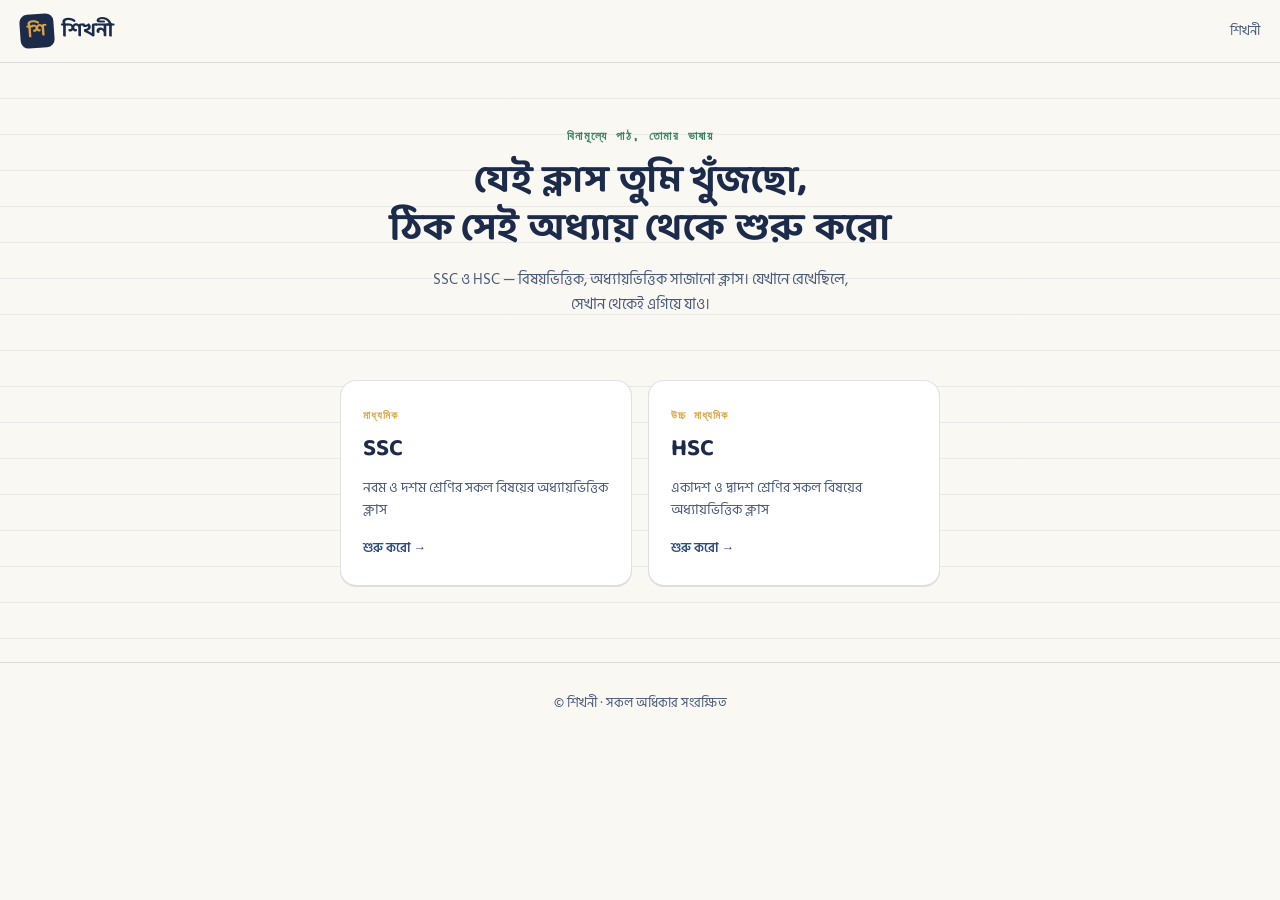
==== commit 62519384: "Rename shikhoni-final.html to index.html" ====
--- a/index.html
+++ b/index.html
@@ -10,7 +10,261 @@
 <link rel="apple-touch-icon" href="icon-192.png">
 <link rel="preconnect" href="https://fonts.googleapis.com">
 <link href="https://fonts.googleapis.com/css2?family=Baloo+Da+2:wght@500;600;700;800&family=Hind+Siliguri:wght@400;500;600;700&family=Space+Mono:wght@400;700&display=swap" rel="stylesheet">
-<link rel="stylesheet" href="style.css">
+<style>
+  :root{
+    --paper:#FAF8F3;
+    --card:#FFFFFF;
+    --ink:#1C2B4A;
+    --ink-soft:#4A5A7A;
+    --blue:#2F4E7D;
+    --gold:#D9A441;
+    --gold-soft:#F3E2BB;
+    --green:#3D8361;
+    --rule: rgba(28,43,74,0.14);
+    --rule-soft: rgba(28,43,74,0.08);
+  }
+  *{box-sizing:border-box;}
+  html,body{margin:0;padding:0;}
+  body{
+    background:var(--paper);
+    color:var(--ink);
+    font-family:'Hind Siliguri', sans-serif;
+    -webkit-font-smoothing:antialiased;
+  }
+  h1,h2,h3,.display{
+    font-family:'Baloo Da 2', 'Hind Siliguri', sans-serif;
+    color:var(--ink);
+    margin:0;
+  }
+  .mono{font-family:'Space Mono', monospace; letter-spacing:0.02em;}
+  a{text-decoration:none;color:inherit;}
+  button{font-family:inherit; cursor:pointer;}
+  .view{display:none;}
+  .view.active{display:block;}
+
+  /* ---------- Notebook rule texture ---------- */
+  .ruled{
+    background-image: repeating-linear-gradient(
+      to bottom,
+      transparent 0px, transparent 35px,
+      var(--rule-soft) 35px, var(--rule-soft) 36px
+    );
+  }
+  .ruled-margin{
+    position:relative;
+  }
+  .ruled-margin::before{
+    content:"";
+    position:absolute; top:0; bottom:0; left:56px;
+    width:1px; background:rgba(217,73,73,0.25);
+  }
+
+  /* ---------- Header ---------- */
+  header{
+    position:sticky; top:0; z-index:50;
+    background:var(--paper);
+    border-bottom:1px solid var(--rule);
+    padding:14px 20px;
+    display:flex; align-items:center; justify-content:space-between;
+  }
+  .logo{display:flex; align-items:center; gap:8px;}
+  .logo .mark{
+    width:34px; height:34px; border-radius:8px;
+    background:var(--ink);
+    display:flex; align-items:center; justify-content:center;
+    color:var(--gold); font-family:'Baloo Da 2'; font-weight:700; font-size:18px;
+    transform:rotate(-4deg);
+  }
+  .logo .name{font-family:'Baloo Da 2'; font-weight:700; font-size:20px;}
+  .crumb{
+    font-size:13px; color:var(--ink-soft); display:flex; align-items:center; gap:6px;
+  }
+  .crumb span.sep{color:var(--rule);}
+  .crumb button{
+    background:none;border:none;color:var(--ink-soft);font-size:13px;padding:4px 2px;
+  }
+  .crumb button:hover{color:var(--blue); text-decoration:underline;}
+
+  /* ---------- Hero / Home ---------- */
+  .hero{
+    padding:64px 20px 40px;
+    text-align:center;
+    position:relative;
+  }
+  .hero .eyebrow{
+    font-family:'Space Mono', monospace;
+    font-size:12px; letter-spacing:0.12em; text-transform:uppercase;
+    color:var(--green); font-weight:700; margin-bottom:14px;
+  }
+  .hero h1{
+    font-size:38px; line-height:1.25; font-weight:700; max-width:560px; margin:0 auto;
+  }
+  .hero p{
+    color:var(--ink-soft); margin-top:14px; font-size:15px; max-width:420px; margin-left:auto; margin-right:auto;
+  }
+
+  .class-picker{
+    display:flex; gap:16px; padding:8px 20px 56px; max-width:640px; margin:0 auto;
+    flex-wrap:wrap; justify-content:center;
+  }
+  .class-card{
+    flex:1; min-width:220px;
+    background:var(--card);
+    border:1px solid var(--rule);
+    border-radius:16px;
+    padding:26px 22px;
+    text-align:left;
+    transition:transform .15s ease, box-shadow .15s ease;
+    box-shadow:0 1px 0 var(--rule);
+  }
+  .class-card:hover{transform:translateY(-3px); box-shadow:0 10px 24px rgba(28,43,74,0.10);}
+  .class-card .tag{
+    font-family:'Space Mono'; font-size:11px; color:var(--gold); font-weight:700; letter-spacing:.08em;
+  }
+  .class-card h3{font-size:24px; margin-top:6px;}
+  .class-card .desc{color:var(--ink-soft); font-size:13.5px; margin-top:8px;}
+  .class-card .go{
+    margin-top:16px; font-size:13px; font-weight:600; color:var(--blue);
+    display:flex; align-items:center; gap:5px;
+  }
+
+  /* ---------- Section header (used in subject/chapter views) ---------- */
+  .page-head{
+    padding:36px 20px 18px; max-width:880px; margin:0 auto;
+  }
+  .page-head .eyebrow{
+    font-family:'Space Mono'; font-size:12px; color:var(--blue); font-weight:700; letter-spacing:.08em; text-transform:uppercase;
+  }
+  .page-head h2{font-size:28px; margin-top:6px;}
+
+  /* ---------- Subject grid ---------- */
+  .subject-grid{
+    display:grid; grid-template-columns:repeat(auto-fill,minmax(150px,1fr));
+    gap:14px; max-width:880px; margin:20px auto; padding:0 20px;
+  }
+  .subject-card{
+    background:var(--card); border:1px solid var(--rule); border-radius:14px;
+    padding:20px 16px; text-align:center;
+  }
+  .subject-card .icon{font-size:28px;}
+  .subject-card h3{font-size:16px; margin-top:10px;}
+  .subject-card .count{
+    font-family:'Space Mono'; font-size:11px; color:var(--ink-soft); margin-top:4px;
+  }
+  .subject-card:hover{border-color:var(--gold); cursor:pointer;}
+
+  /* ---------- Chapter index (dotted leader like a textbook TOC) ---------- */
+  .toc{max-width:720px; margin:10px auto 60px; padding:0 20px;}
+  .toc-item{
+    display:flex; align-items:baseline; gap:8px;
+    padding:16px 4px; border-bottom:1px solid var(--rule);
+    cursor:pointer;
+  }
+  .toc-item:hover .toc-title{color:var(--blue);}
+  .toc-num{
+    font-family:'Space Mono'; font-size:13px; color:var(--gold); font-weight:700; min-width:26px;
+  }
+  .toc-title{font-size:16.5px; font-weight:600; white-space:nowrap;}
+  .toc-dots{flex:1; border-bottom:2px dotted var(--rule); transform:translateY(-5px); min-width:20px;}
+  .toc-meta{
+    font-family:'Space Mono'; font-size:12px; color:var(--ink-soft); white-space:nowrap;
+  }
+  .progress-dots{display:flex; gap:3px; margin-left:8px;}
+  .progress-dots i{
+    width:6px; height:6px; border-radius:50%; background:var(--rule); display:inline-block;
+  }
+  .progress-dots i.done{background:var(--green);}
+
+  /* ---------- Class (video) list ---------- */
+  .class-list{max-width:720px; margin:10px auto 60px; padding:0 20px; display:flex; flex-direction:column; gap:10px;}
+  .class-row{
+    display:flex; align-items:center; gap:14px;
+    background:var(--card); border:1px solid var(--rule); border-radius:12px;
+    padding:12px 14px; cursor:pointer;
+  }
+  .class-row:hover{border-color:var(--gold);}
+  .class-row .thumb{
+    width:88px; height:52px; border-radius:8px; background:var(--ink);
+    display:flex; align-items:center; justify-content:center; color:var(--gold); font-size:18px;
+    flex-shrink:0; position:relative; overflow:hidden;
+  }
+  .class-row .thumb img{width:100%;height:100%;object-fit:cover;position:absolute;inset:0;opacity:0.85;}
+  .class-row .thumb .play{position:relative; z-index:1;}
+  .class-row .thumb .thumb-fill{
+    position:absolute; left:0; bottom:0; height:3px; background:var(--gold); z-index:1;
+  }
+  .class-row .meta{flex:1; min-width:0;}
+  .class-row .meta .n{font-size:14.5px; font-weight:600;}
+  .class-row .meta .d{font-family:'Space Mono'; font-size:11.5px; color:var(--ink-soft); margin-top:3px;}
+  .class-row .status{font-size:16px;}
+  .class-row .status .pct{font-size:11px; color:var(--ink-soft); font-weight:600;}
+
+  /* ---------- Player view ---------- */
+  .player-wrap{
+    max-width:920px; margin:0 auto; padding:20px 20px 60px;
+  }
+  .player-skin{
+    background:var(--ink); border-radius:16px; overflow:hidden;
+    box-shadow:0 20px 50px rgba(28,43,74,0.25);
+  }
+  .player-topbar{
+    display:flex; align-items:center; justify-content:space-between; gap:10px;
+    padding:9px 14px; color:#fff;
+  }
+  .player-topbar .titles{min-width:0;}
+  .player-topbar .title{font-size:13.5px; font-weight:600; white-space:nowrap; overflow:hidden; text-overflow:ellipsis;}
+  .player-topbar .subtitle{font-size:11px; color:rgba(255,255,255,0.55); margin-top:1px; font-family:'Space Mono';}
+  .player-topbar .ext-link{
+    width:26px; height:26px; border-radius:8px; flex-shrink:0;
+    display:flex; align-items:center; justify-content:center;
+    color:rgba(255,255,255,0.55); font-size:13px; background:rgba(255,255,255,0.08);
+  }
+  .player-topbar .ext-link:hover{color:var(--gold); background:rgba(255,255,255,0.14);}
+  .frame-box{position:relative; width:100%; aspect-ratio:16/9; background:#000; overflow:hidden;}
+  .frame-box iframe{position:absolute; inset:0; width:100% !important; height:100% !important; border:0;}
+  #p-frame{position:absolute; inset:0; width:100%; height:100%;}
+  .frame-error{
+    position:absolute; inset:0; display:none; flex-direction:column; align-items:center; justify-content:center;
+    background:linear-gradient(180deg,#24304d,#141d33); color:#fff; text-align:center; padding:24px; z-index:2;
+  }
+  .frame-error.show{display:flex;}
+  .frame-error .fe-icon{
+    width:44px; height:44px; border-radius:50%; background:var(--gold); color:var(--ink);
+    display:flex; align-items:center; justify-content:center; font-weight:700; font-size:18px; margin-bottom:12px;
+  }
+  .frame-error .fe-text{font-size:14.5px; font-weight:600;}
+  .frame-error .fe-btn{
+    margin-top:16px; background:var(--gold); color:var(--ink); font-weight:700; font-size:13px;
+    padding:9px 18px; border-radius:10px;
+  }
+  .player-progress{height:3px; background:rgba(255,255,255,0.15);}
+  .player-progress i{display:block; height:100%; width:0%; background:var(--gold); transition:width .3s linear;}
+
+  .up-next{
+    margin-top:18px; padding:16px; background:var(--card); border:1px solid var(--rule); border-radius:14px;
+    display:flex; align-items:center; gap:14px;
+  }
+  .up-next .label{font-family:'Space Mono'; font-size:10.5px; color:var(--green); font-weight:700; letter-spacing:.06em;}
+  .up-next .title{font-size:15px; font-weight:600; margin-top:4px;}
+  .up-next button{
+    margin-left:auto; background:var(--ink); color:var(--gold-soft); border:none;
+    padding:10px 18px; border-radius:10px; font-size:13.5px; font-weight:600; white-space:nowrap;
+  }
+  .up-next button:hover{background:var(--blue);}
+
+  .chapter-siblings{margin-top:26px;}
+  .chapter-siblings h4{font-size:13px; color:var(--ink-soft); font-weight:600; margin-bottom:10px;}
+
+  footer{
+    text-align:center; padding:30px 20px 40px; color:var(--ink-soft); font-size:12.5px;
+    border-top:1px solid var(--rule); margin-top:20px;
+  }
+
+  @media (max-width:520px){
+    .hero h1{font-size:29px;}
+    .toc-title{font-size:15px;}
+  }
+</style>
 </head>
 <body>
 
@@ -68,7 +322,7 @@
           <div class="title" id="p-title">ভৌত জগত ও পরিমাপ — ১</div>
           <div class="subtitle"><span id="p-duration">১৮:৪২</span> · <span id="p-chapter-name">অধ্যায় ১</span></div>
         </div>
-        <button class="fs-btn" id="fs-btn" onclick="toggleFullscreen()" title="ফুলস্ক্রিন">⛶</button>
+        <a id="ff-link" class="ext-link" href="#" target="_blank" rel="noopener" title="YouTube-এ খুলুন">⧉</a>
       </div>
       <div class="frame-box" id="frame-box">
         <div id="p-frame"></div>
@@ -81,15 +335,6 @@
       <div class="player-progress"><i id="p-progress-fill"></i></div>
     </div>
 
-    <div class="note-card" id="note-card" style="display:none">
-      <div class="nc-icon">📄</div>
-      <div class="nc-text">
-        <div class="nc-title">ক্লাস নোট</div>
-        <div class="nc-sub">এই ক্লাসের লিখিত নোট দেখুন / ডাউনলোড করুন</div>
-      </div>
-      <a id="note-link" href="#" target="_blank" rel="noopener">দেখুন ↗</a>
-    </div>
-
     <div class="up-next" id="up-next">
       <div>
         <div class="label">পরবর্তী ক্লাস</div>
@@ -107,7 +352,314 @@
 
 <footer>© শিখনী · সকল অধিকার সংরক্ষিত</footer>
 
-<script src="data.js"></script>
-<script src="app.js"></script>
+<script>
+/* ============================================================
+   এখানেই সব শ্রেণি / সাবজেক্ট / অধ্যায় / ক্লাস যোগ করবেন।
+   গঠন ৪ স্তরে (level 1 → 4):
+
+   ১) DATA — সবচেয়ে বাইরের লেভেল, প্রতিটা "শ্রেণি" (SSC, HSC, Six, Seven...):
+     KEY: { tag:'...', title:'...', desc:'...', subjects:[ ... ] }
+     নতুন শ্রেণি (যেমন Class Six) যোগ করতে DATA-তে নতুন KEY বসালেই
+     হোমপেজে অটোমেটিক নতুন কার্ড দেখাবে।
+
+   ২) subjects — প্রতিটা আইটেম একটা বিষয়:
+     { icon:'🧪', name:'বিষয়ের নাম', chapters: [ ... ] }
+
+   ৩) chapters — প্রতিটা আইটেম একটা অধ্যায়:
+     { name:'অধ্যায়ের নাম', classes: [ ... ] }
+
+   ৪) classes — প্রতিটা আইটেম একটা ক্লাস (ভিডিও):
+     { n:'ক্লাসের শিরোনাম', dur:'১৮:৪২', yt:'YOUTUBE_VIDEO_ID' }
+
+   yt: এখানে শুধু ভিডিও আইডি বসবে, পুরো লিংক না।
+   যেমন লিংক https://youtu.be/Ew_bLGlTqwY হলে yt:'Ew_bLGlTqwY'
+   yt না দিলে (yt বাদ দিলে) একটা ডেমো ভিডিও দেখাবে — মনে করিয়ে দেবে এই ক্লাসে এখনো ভিডিও বসানো হয়নি।
+   ============================================================ */
+// ---------------- DATA ----------------
+const DATA = {
+  SSC: {
+    tag:'মাধ্যমিক',
+    title:'SSC',
+    desc:'নবম ও দশম শ্রেণির সকল বিষয়ের অধ্যায়ভিত্তিক ক্লাস',
+    subjects: [
+      { icon:'⚛️', name:'পদার্থবিজ্ঞান', chapters:[
+          {name:'ভৌত রাশি ও পরিমাপ', classes:[
+            {n:'ভৌত রাশি কী? (পূর্ণ অধ্যায় ক্লাস)',dur:'১৪:০২',yt:'J4SChBg-c4M'},
+            {n:'একক ও পরিমাপ (পূর্ণ অধ্যায় ক্লাস)',dur:'১৭:২০',yt:'-X1u7Z5ZjDA'},
+            {n:'বোর্ড প্রশ্ন সমাধান ও সাজেশন',dur:'১২:৪৫',yt:'gRJl6Pd3AKU'},
+            {n:'ভেক্টর রাশি — ভূমিকা',dur:'১৮:৪২'},{n:'অনুশীলনী সমাধান',dur:'২২:১০'}
+          ]},
+          {name:'বল', classes:[{n:'বলের ধারণা',dur:'১৫:০০'},{n:'নিউটনের সূত্র',dur:'২০:১৫'},{n:'ঘর্ষণ বল',dur:'১৩:৩০'}]},
+          {name:'কাজ, ক্ষমতা ও শক্তি', classes:[{n:'কাজের সংজ্ঞা',dur:'১১:৫০'},{n:'শক্তির নিত্যতা',dur:'১৯:০৫'}]},
+      ]},
+      { icon:'🧪', name:'রসায়ন', chapters:[
+          {name:'পদার্থের অবস্থা', classes:[{n:'কঠিন, তরল, বায়বীয়',dur:'১৬:১০'},{n:'অবস্থা পরিবর্তন',dur:'১২:২৫'}]},
+          {name:'পরমাণুর গঠন', classes:[{n:'পরমাণু মডেল',dur:'২১:৪০'},{n:'ইলেকট্রন বিন্যাস',dur:'১৮:০০'}]},
+      ]},
+      { icon:'📐', name:'গণিত', chapters:[
+          {name:'বীজগণিতীয় রাশি', classes:[{n:'ভেরিয়েবল ও ধ্রুবক',dur:'১০:৩০',yt:'M7lc1UVf-VE'},{n:'বহুপদী রাশি',dur:'১৪:১৫'}]},
+          {name:'জ্যামিতি — ত্রিভুজ', classes:[{n:'ত্রিভুজের প্রকারভেদ',dur:'১৩:০৫'},{n:'পিথাগোরাসের উপপাদ্য',dur:'১৭:৫৫'}]},
+      ]},
+      { icon:'🧬', name:'জীববিজ্ঞান', chapters:[
+          {name:'জীবনের বৈশিষ্ট্য', classes:[{n:'জীব কাকে বলে',dur:'১২:০০'},{n:'কোষের গঠন',dur:'১৯:৩০'}]},
+      ]},
+    ]
+  },
+  HSC: {
+    tag:'উচ্চ মাধ্যমিক',
+    title:'HSC',
+    desc:'একাদশ ও দ্বাদশ শ্রেণির সকল বিষয়ের অধ্যায়ভিত্তিক ক্লাস',
+    subjects: [
+      { icon:'⚛️', name:'পদার্থবিজ্ঞান ১ম পত্র', chapters:[
+          {name:'ভৌত জগত ও পরিমাপ', classes:[
+            {n:'পদার্থবিজ্ঞানের পরিধি',dur:'১৬:২০'},{n:'একক পদ্ধতি',dur:'১৪:১০'},{n:'মাত্রা বিশ্লেষণ',dur:'২০:০৫'},{n:'ত্রুটি বিশ্লেষণ',dur:'১১:৪৫'}
+          ]},
+          {name:'ভেক্টর', classes:[{n:'স্কেলার ও ভেক্টর রাশি',dur:'১৮:৪২',yt:'Ew_bLGlTqwY'},{n:'ভেক্টর যোগ',dur:'২৩:১০',yt:'M7lc1UVf-VE'},{n:'ডট ও ক্রস গুণন',dur:'১৯:৫৫'}]},
+          {name:'নিউটনিয়ান বলবিদ্যা', classes:[{n:'গতির সূত্র',dur:'২১:০০'},{n:'ভরবেগ সংরক্ষণ',dur:'১৭:৩০'}]},
+      ]},
+      { icon:'🧪', name:'রসায়ন ১ম পত্র', chapters:[
+          {name:'ল্যাবরেটরির নিরাপদ ব্যবহার', classes:[{n:'ল্যাব নিয়মাবলী',dur:'০৯:৪০'}]},
+          {name:'গুণগত রসায়ন', classes:[{n:'মৌলের শ্রেণিবিন্যাস',dur:'২২:১৫'},{n:'পর্যায় সারণি',dur:'১৮:৫০'}]},
+      ]},
+      { icon:'📐', name:'উচ্চতর গণিত ১ম পত্র', chapters:[
+          {name:'ম্যাট্রিক্স ও নির্ণায়ক', classes:[{n:'ম্যাট্রিক্সের ভূমিকা',dur:'১৫:২০',yt:'RsGAMPrPfA8'},{n:'নির্ণায়কের ধর্ম',dur:'১৯:১০'}]},
+          {name:'সরলরেখা', classes:[{n:'সরলরেখার ঢাল',dur:'১৬:৪৫'},{n:'সরলরেখার সমীকরণ',dur:'২০:৩০'}]},
+          {name:'বৃত্ত', classes:[{n:'বৃত্তের সমীকরণ — ভূমিকা',dur:'১৬:০৯',yt:'RsGAMPrPfA8'},{n:'স্পর্শক ও ব্যাসার্ধ',dur:'১৮:২০'}]},
+      ]},
+      { icon:'🧬', name:'জীববিজ্ঞান ১ম পত্র', chapters:[
+          {name:'কোষ ও এর গঠন', classes:[{n:'কোষ তত্ত্ব',dur:'১৩:৫৫'},{n:'কোষ অঙ্গাণু',dur:'২০:৩০'}]},
+      ]},
+    ]
+  }
+};
+
+// A safe generic public YouTube video (embedding allowed) used to demonstrate playback.
+const DEMO_YT_ID = 'M7lc1UVf-VE';
+
+let state = { cls:null, subjIdx:null, chapIdx:null, videoIdx:null };
+
+// ---------------- REAL PROGRESS TRACKING (saved on this device, no login needed) ----------------
+function progressKey(cls, subjIdx, chapIdx, videoIdx){
+  return `shikhoni:${cls}:${subjIdx}:${chapIdx}:${videoIdx}`;
+}
+function getProgress(cls, subjIdx, chapIdx, videoIdx){
+  try{
+    const v = localStorage.getItem(progressKey(cls, subjIdx, chapIdx, videoIdx));
+    return v ? parseFloat(v) : 0;
+  }catch(e){ return 0; }
+}
+function setProgress(cls, subjIdx, chapIdx, videoIdx, fraction){
+  try{
+    const current = getProgress(cls, subjIdx, chapIdx, videoIdx);
+    if(fraction > current){
+      localStorage.setItem(progressKey(cls, subjIdx, chapIdx, videoIdx), String(Math.min(fraction,1)));
+    }
+  }catch(e){}
+}
+function isDone(cls, subjIdx, chapIdx, videoIdx){
+  return getProgress(cls, subjIdx, chapIdx, videoIdx) >= 0.9;
+}
+
+// Load the YouTube IFrame API so we can detect when a video refuses to embed.
+function setCrumb(parts){
+  const el = document.getElementById('crumb');
+  el.innerHTML = parts.map((p,i)=>{
+    const isLast = i===parts.length-1;
+    return (i>0?'<span class="sep">›</span>':'') + (isLast? `<span>${p.label}</span>` : `<button onclick="${p.action}">${p.label}</button>`);
+  }).join('');
+}
+
+function showView(id){
+  document.querySelectorAll('.view').forEach(v=>v.classList.remove('active'));
+  document.getElementById(id).classList.add('active');
+  window.scrollTo({top:0, behavior:'smooth'});
+}
+
+function goHome(){
+  state = {cls:null,subjIdx:null,chapIdx:null,videoIdx:null};
+  const picker = document.getElementById('class-picker');
+  picker.innerHTML = Object.keys(DATA).map(key => {
+    const g = DATA[key];
+    return `<div class="class-card" onclick="goSubjects('${key}')">
+      <div class="tag">${g.tag}</div>
+      <h3>${g.title}</h3>
+      <div class="desc">${g.desc}</div>
+      <div class="go">শুরু করো →</div>
+    </div>`;
+  }).join('');
+  setCrumb([{label:'শিখনী', action:'goHome()'}]);
+  showView('view-home');
+}
+
+function goSubjects(cls){
+  state.cls = cls; state.subjIdx=null; state.chapIdx=null;
+  document.getElementById('subj-eyebrow').textContent = `${DATA[cls].tag} · ${DATA[cls].title}`;
+  const grid = document.getElementById('subject-grid');
+  grid.innerHTML = DATA[cls].subjects.map((s,i)=>{
+    const chCount = s.chapters.length;
+    return `<div class="subject-card" onclick="goChapters(${i})">
+      <div class="icon">${s.icon}</div>
+      <h3>${s.name}</h3>
+      <div class="count">${chCount} অধ্যায়</div>
+    </div>`;
+  }).join('');
+  setCrumb([{label:'শিখনী', action:'goHome()'}, {label:DATA[cls].title, action:`goSubjects('${cls}')`}]);
+  showView('view-subjects');
+}
+
+function goChapters(subjIdx){
+  state.subjIdx = subjIdx;
+  const subj = DATA[state.cls].subjects[subjIdx];
+  document.getElementById('chap-eyebrow').textContent = `${state.cls} · ${subj.name}`;
+  const toc = document.getElementById('chapter-toc');
+  toc.innerHTML = subj.chapters.map((c,i)=>{
+    const dots = c.classes.map((x,j)=>`<i class="${isDone(state.cls, subjIdx, i, j)?'done':''}"></i>`).join('');
+    return `<div class="toc-item" onclick="goClasses(${i})">
+      <span class="toc-num mono">${String(i+1).padStart(2,'0')}</span>
+      <span class="toc-title">${c.name}</span>
+      <span class="toc-dots"></span>
+      <span class="toc-meta">${c.classes.length} ক্লাস</span>
+      <span class="progress-dots">${dots}</span>
+    </div>`;
+  }).join('');
+  setCrumb([{label:'শিখনী', action:'goHome()'}, {label:DATA[state.cls].title, action:`goSubjects('${state.cls}')`}, {label:subj.name, action:`goChapters(${subjIdx})`}]);
+  showView('view-chapters');
+}
+
+function goClasses(chapIdx){
+  state.chapIdx = chapIdx;
+  const subj = DATA[state.cls].subjects[state.subjIdx];
+  const chap = subj.chapters[chapIdx];
+  document.getElementById('class-eyebrow').textContent = `${state.cls} · ${subj.name}`;
+  document.getElementById('class-heading').textContent = chap.name;
+  renderClassList('class-list', chap.classes, true);
+  setCrumb([{label:'শিখনী', action:'goHome()'}, {label:DATA[state.cls].title, action:`goSubjects('${state.cls}')`}, {label:subj.name, action:`goChapters(${state.subjIdx})`}, {label:chap.name, action:`goClasses(${chapIdx})`}]);
+  showView('view-classes');
+}
+
+function renderClassList(elId, classes, clickable){
+  const el = document.getElementById(elId);
+  el.innerHTML = classes.map((c,i)=>{
+    const prog = getProgress(state.cls, state.subjIdx, state.chapIdx, i);
+    const done = prog >= 0.9;
+    const pct = Math.round(prog*100);
+    return `
+    <div class="class-row" ${clickable?`onclick="playVideo(${i})"`:''}>
+      <div class="thumb">
+        <span class="play">▶</span>
+        ${pct>0 ? `<div class="thumb-fill" style="width:${pct}%"></div>` : ''}
+      </div>
+      <div class="meta">
+        <div class="n">ক্লাস ${i+1} · ${c.n}</div>
+        <div class="d mono">${c.dur}</div>
+      </div>
+      <div class="status">${done ? '✅' : (pct>0 ? `<span class="pct mono">${pct}%</span>` : '')}</div>
+    </div>`;
+  }).join('');
+}
+
+function playVideo(videoIdx){
+  state.videoIdx = videoIdx;
+  const subj = DATA[state.cls].subjects[state.subjIdx];
+  const chap = subj.chapters[state.chapIdx];
+  const video = chap.classes[videoIdx];
+
+  document.getElementById('p-title').textContent = `ক্লাস ${videoIdx+1} · ${video.n}`;
+  document.getElementById('p-duration').textContent = video.dur;
+  document.getElementById('p-chapter-name').textContent = chap.name;
+  const ytId = video.yt || DEMO_YT_ID;
+  loadYoutube(ytId);
+
+  const hasNext = videoIdx+1 < chap.classes.length;
+  document.getElementById('up-next').style.display = hasNext ? 'flex' : 'none';
+  if(hasNext){
+    document.getElementById('next-title').textContent = `ক্লাস ${videoIdx+2} · ${chap.classes[videoIdx+1].n}`;
+  }
+  renderClassList('sibling-list', chap.classes, false);
+  document.querySelectorAll('#sibling-list .class-row').forEach((row,i)=>{
+    row.style.cursor='pointer';
+    row.onclick=()=>playVideo(i);
+    if(i===videoIdx) row.style.borderColor='var(--gold)';
+  });
+
+  setCrumb([{label:'শিখনী', action:'goHome()'}, {label:DATA[state.cls].title, action:`goSubjects('${state.cls}')`}, {label:subj.name, action:`goChapters(${state.subjIdx})`}, {label:chap.name, action:`goClasses(${state.chapIdx})`}, {label:`ক্লাস ${videoIdx+1}`, action:''}]);
+  showView('view-player');
+}
+
+function playNext(){
+  playVideo(state.videoIdx+1);
+}
+
+let ytPlayer = null;
+let ytApiReady = false;
+let progressTimer = null;
+
+const ytScript = document.createElement('script');
+ytScript.src = 'https://www.youtube.com/iframe_api';
+document.head.appendChild(ytScript);
+window.onYouTubeIframeAPIReady = function(){ ytApiReady = true; };
+
+function loadYoutube(videoId){
+  document.getElementById('ff-link').href = `https://www.youtube.com/watch?v=${videoId}`;
+  document.getElementById('ff-link-2').href = `https://www.youtube.com/watch?v=${videoId}`;
+  document.getElementById('frame-error').classList.remove('show');
+  document.getElementById('p-progress-fill').style.width = '0%';
+  clearInterval(progressTimer);
+
+  const create = () => {
+    if(ytPlayer){
+      ytPlayer.loadVideoById(videoId);
+    } else {
+      ytPlayer = new YT.Player('p-frame', {
+        width: '100%',
+        height: '100%',
+        videoId: videoId,
+        playerVars: { rel:0, modestbranding:1 },
+        events: {
+          'onReady': () => {},
+          'onStateChange': onPlayerStateChange,
+          'onError': (e) => {
+            // 101/150 = owner disabled embedding, 100 = video removed/private
+            document.getElementById('frame-error').classList.add('show');
+            clearInterval(progressTimer);
+          }
+        }
+      });
+    }
+  };
+
+  if(ytApiReady){ create(); } else {
+    window.onYouTubeIframeAPIReady = function(){ ytApiReady = true; create(); };
+  }
+}
+
+function onPlayerStateChange(e){
+  clearInterval(progressTimer);
+  if(e.data === YT.PlayerState.PLAYING){
+    progressTimer = setInterval(() => {
+      if(!ytPlayer || !ytPlayer.getDuration) return;
+      const dur = ytPlayer.getDuration();
+      const cur = ytPlayer.getCurrentTime();
+      if(dur > 0){
+        const frac = cur/dur;
+        document.getElementById('p-progress-fill').style.width = `${frac*100}%`;
+        setProgress(state.cls, state.subjIdx, state.chapIdx, state.videoIdx, frac);
+      }
+    }, 1000);
+  }
+  if(e.data === YT.PlayerState.ENDED){
+    setProgress(state.cls, state.subjIdx, state.chapIdx, state.videoIdx, 1);
+    document.getElementById('p-progress-fill').style.width = '100%';
+  }
+}
+
+goHome();
+
+if('serviceWorker' in navigator){
+  window.addEventListener('load', () => {
+    navigator.serviceWorker.register('sw.js').catch(()=>{});
+  });
+}
+</script>
 </body>
 </html>
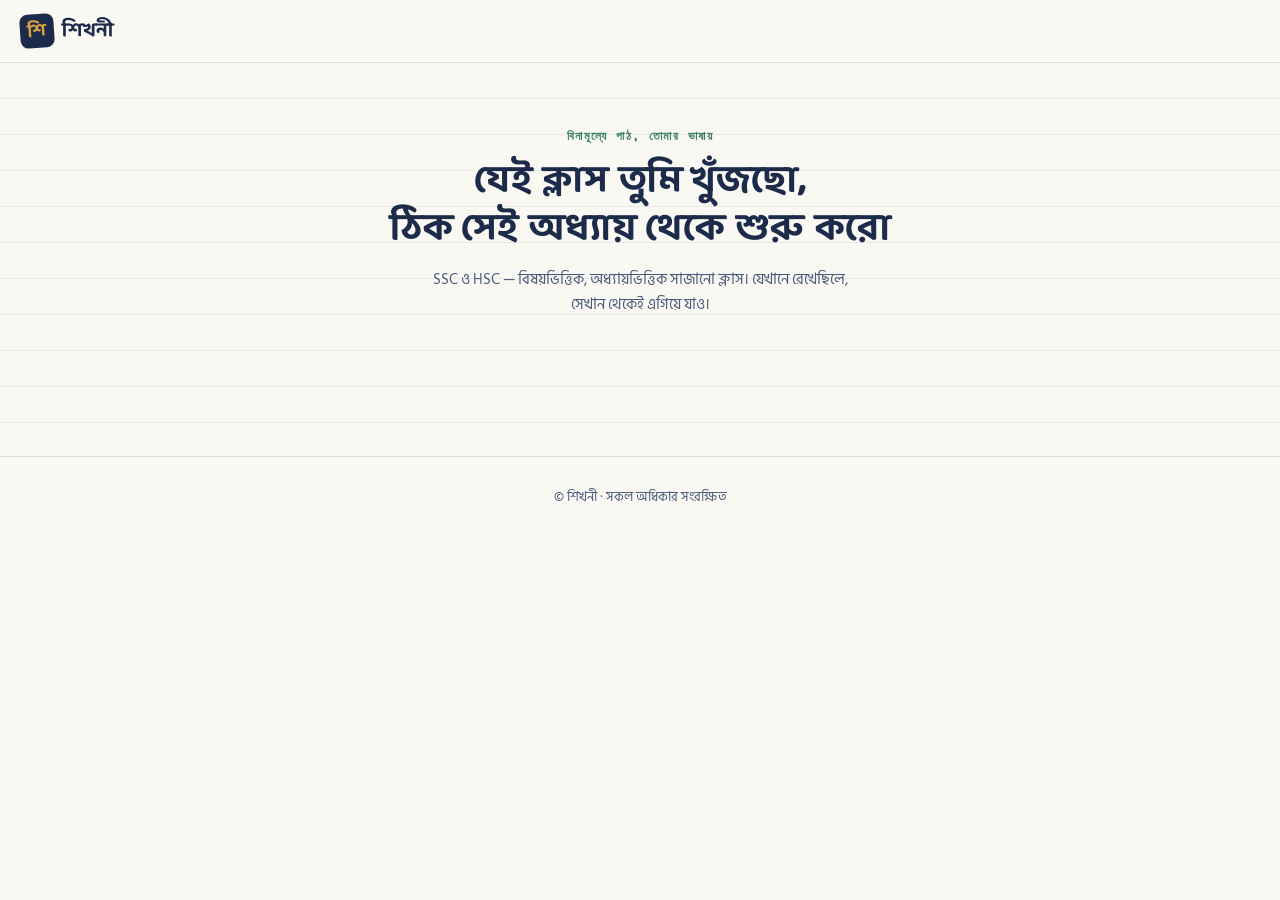
==== commit dc09b947: "Update index.html" ====
--- a/index.html
+++ b/index.html
@@ -414,7 +414,7 @@
           {name:'ভৌত জগত ও পরিমাপ', classes:[
             {n:'পদার্থবিজ্ঞানের পরিধি',dur:'১৬:২০'},{n:'একক পদ্ধতি',dur:'১৪:১০'},{n:'মাত্রা বিশ্লেষণ',dur:'২০:০৫'},{n:'ত্রুটি বিশ্লেষণ',dur:'১১:৪৫'}
           ]},
-          {name:'ভেক্টর', classes:[{n:'স্কেলার ও ভেক্টর রাশি',dur:'১৮:৪২',yt:'Ew_bLGlTqwY'},{n:'ভেক্টর যোগ',dur:'২৩:১০',yt:'M7lc1UVf-VE'},{n:'ডট ও ক্রস গুণন',dur:'১৯:৫৫'}]},
+          {name:'ভেক্টর', classes:[{n:'উচ্চ মাধ্যমিক অধ্যায় পরিচিতি',dur:'৪৯:০৯',yt:'Ew_bLGlTqwY'},{n:'ক্লাস ১.২ *ঐচ্ছিক*',dur:'২৯'০১',yt:'vXVgM8WiRFU'},{n:'লেকচার ২.১',dur:'৪০.৩৭', yt:'vwAs5jiPtU'}]},
           {name:'নিউটনিয়ান বলবিদ্যা', classes:[{n:'গতির সূত্র',dur:'২১:০০'},{n:'ভরবেগ সংরক্ষণ',dur:'১৭:৩০'}]},
       ]},
       { icon:'🧪', name:'রসায়ন ১ম পত্র', chapters:[
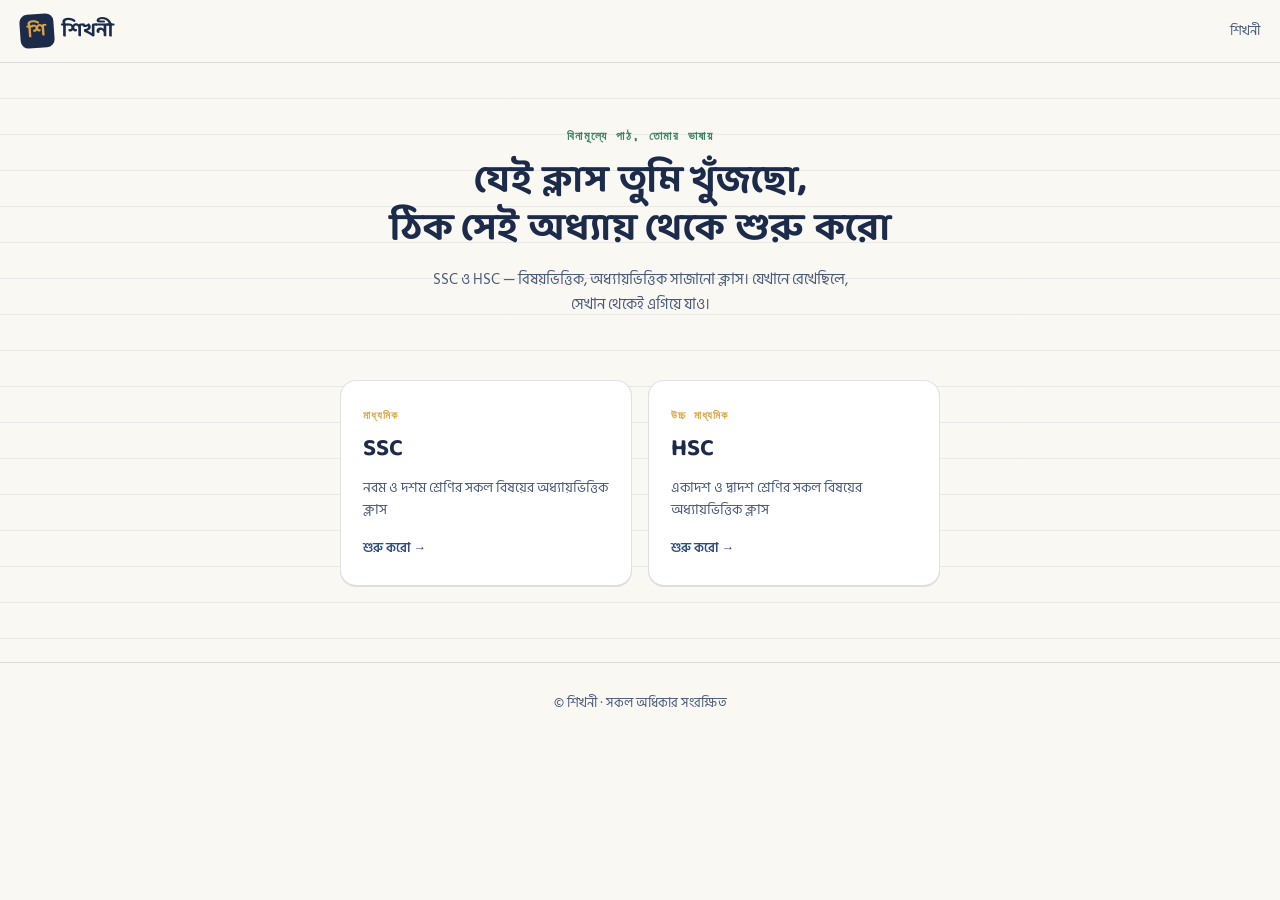
==== commit 9d6062a7: "Rename shikhoni-final-1.html to index.html" ====
--- a/index.html
+++ b/index.html
@@ -414,7 +414,7 @@
           {name:'ভৌত জগত ও পরিমাপ', classes:[
             {n:'পদার্থবিজ্ঞানের পরিধি',dur:'১৬:২০'},{n:'একক পদ্ধতি',dur:'১৪:১০'},{n:'মাত্রা বিশ্লেষণ',dur:'২০:০৫'},{n:'ত্রুটি বিশ্লেষণ',dur:'১১:৪৫'}
           ]},
-          {name:'ভেক্টর', classes:[{n:'উচ্চ মাধ্যমিক অধ্যায় পরিচিতি',dur:'৪৯:০৯',yt:'Ew_bLGlTqwY'},{n:'ক্লাস ১.২ *ঐচ্ছিক*',dur:'২৯'০১',yt:'vXVgM8WiRFU'},{n:'লেকচার ২.১',dur:'৪০.৩৭', yt:'vwAs5jiPtU'}]},
+          {name:'ভেক্টর', classes:[{n:'স্কেলার ও ভেক্টর রাশি',dur:'১৮:৪২',yt:'Ew_bLGlTqwY'},{n:'ভেক্টর যোগ',dur:'২৩:১০',yt:'M7lc1UVf-VE'},{n:'ডট ও ক্রস গুণন',dur:'১৯:৫৫'}]},
           {name:'নিউটনিয়ান বলবিদ্যা', classes:[{n:'গতির সূত্র',dur:'২১:০০'},{n:'ভরবেগ সংরক্ষণ',dur:'১৭:৩০'}]},
       ]},
       { icon:'🧪', name:'রসায়ন ১ম পত্র', chapters:[
